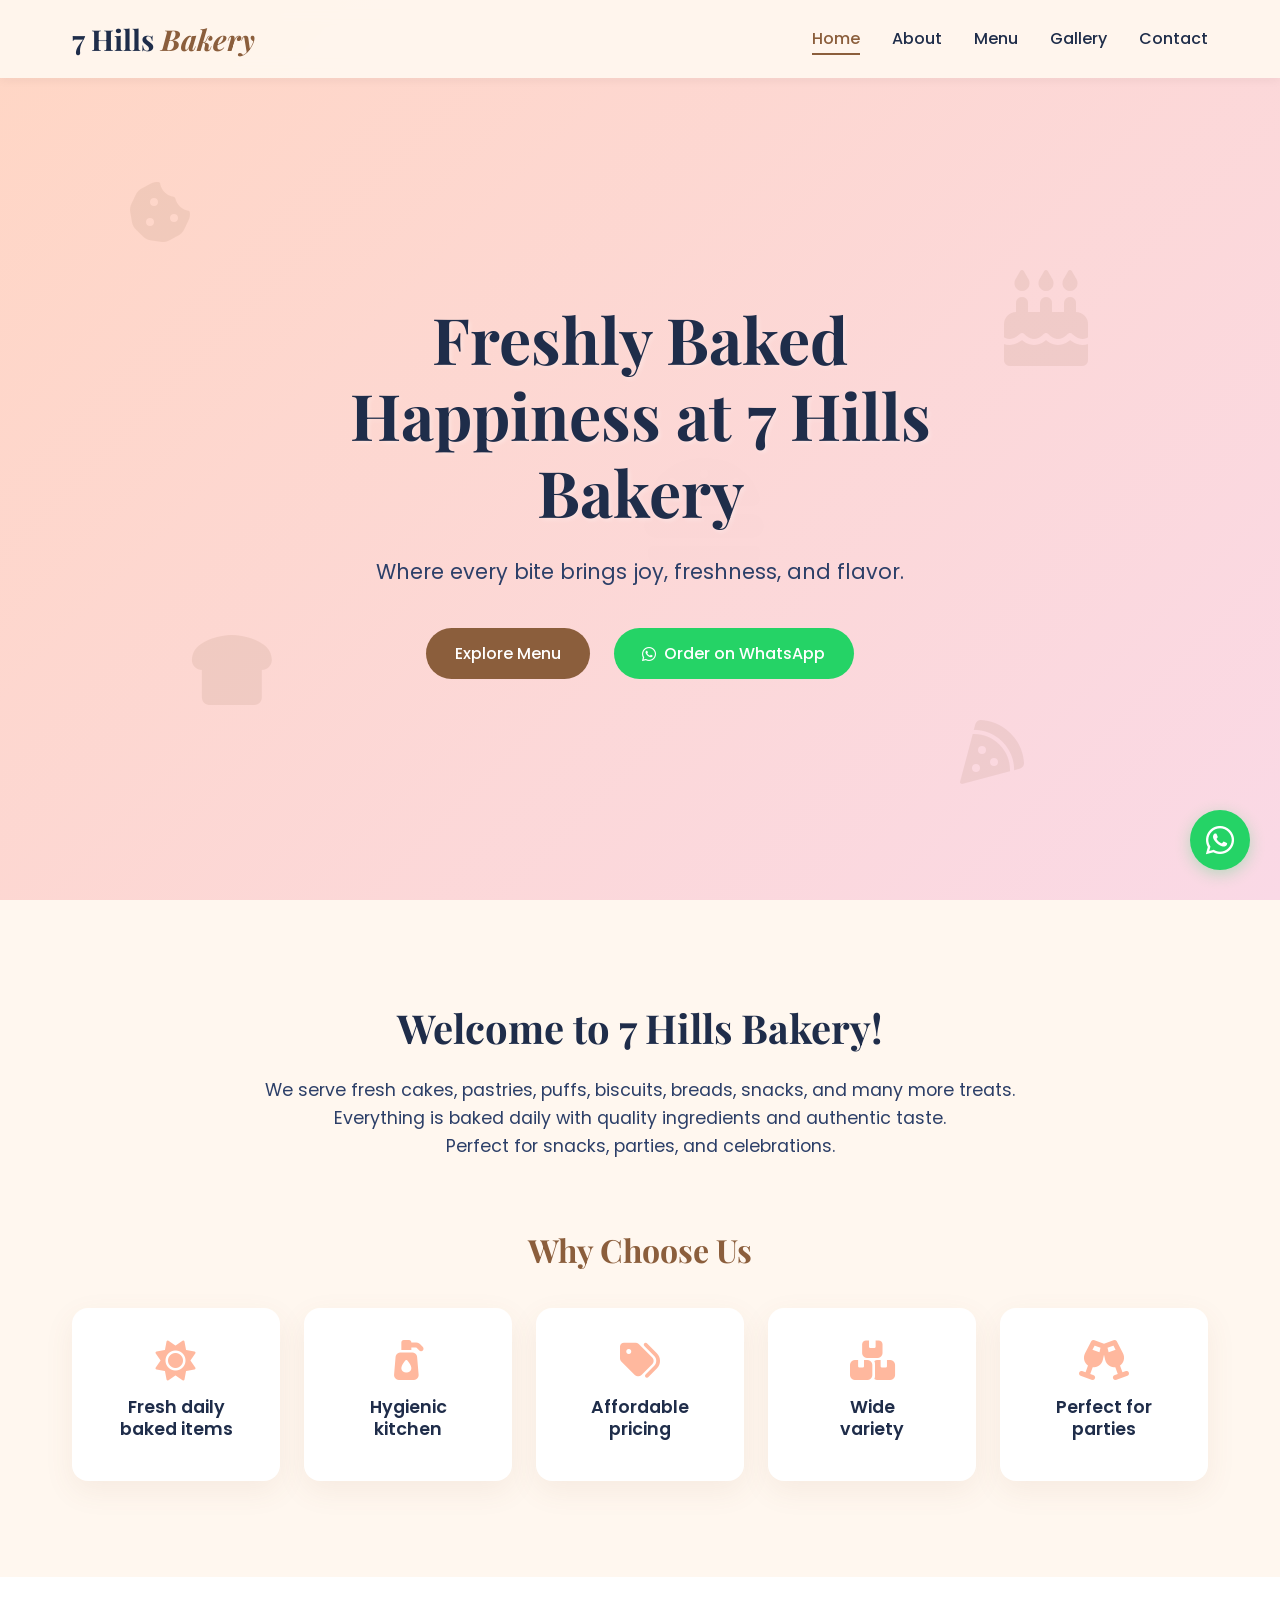
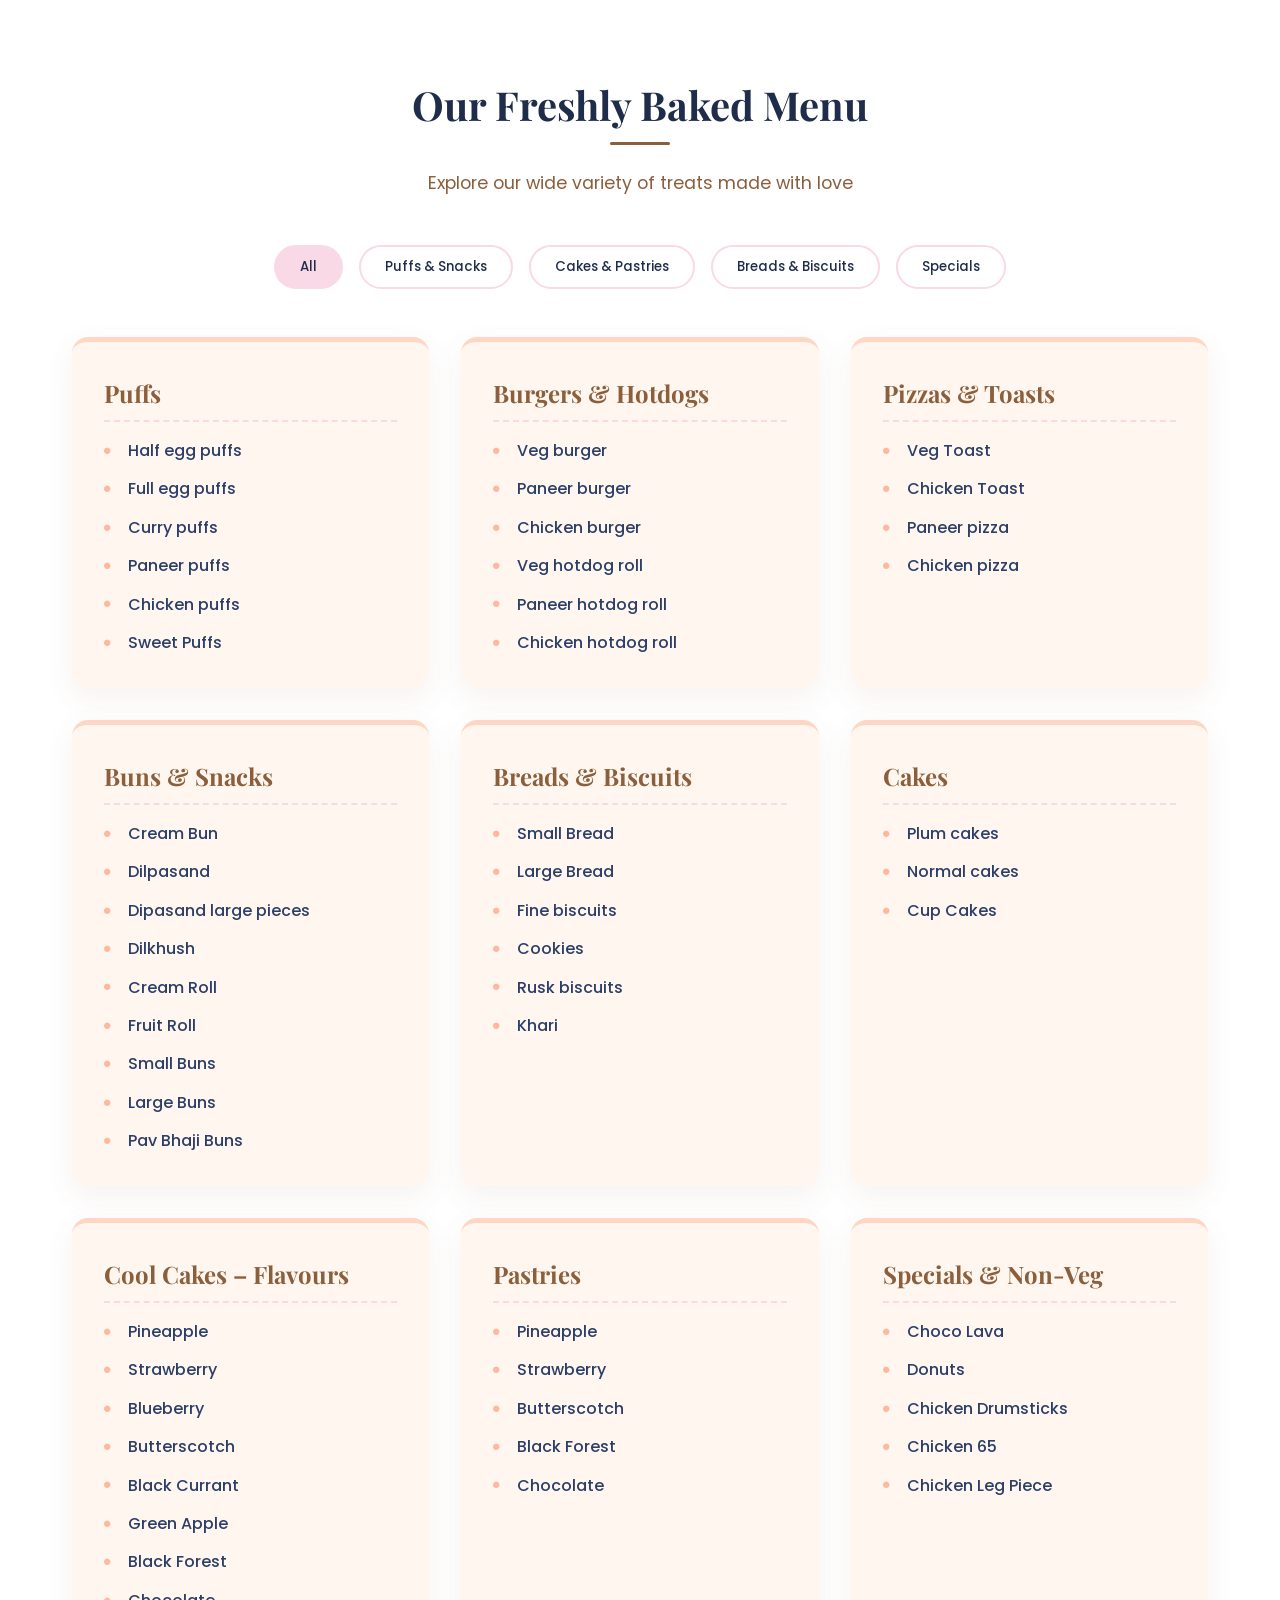
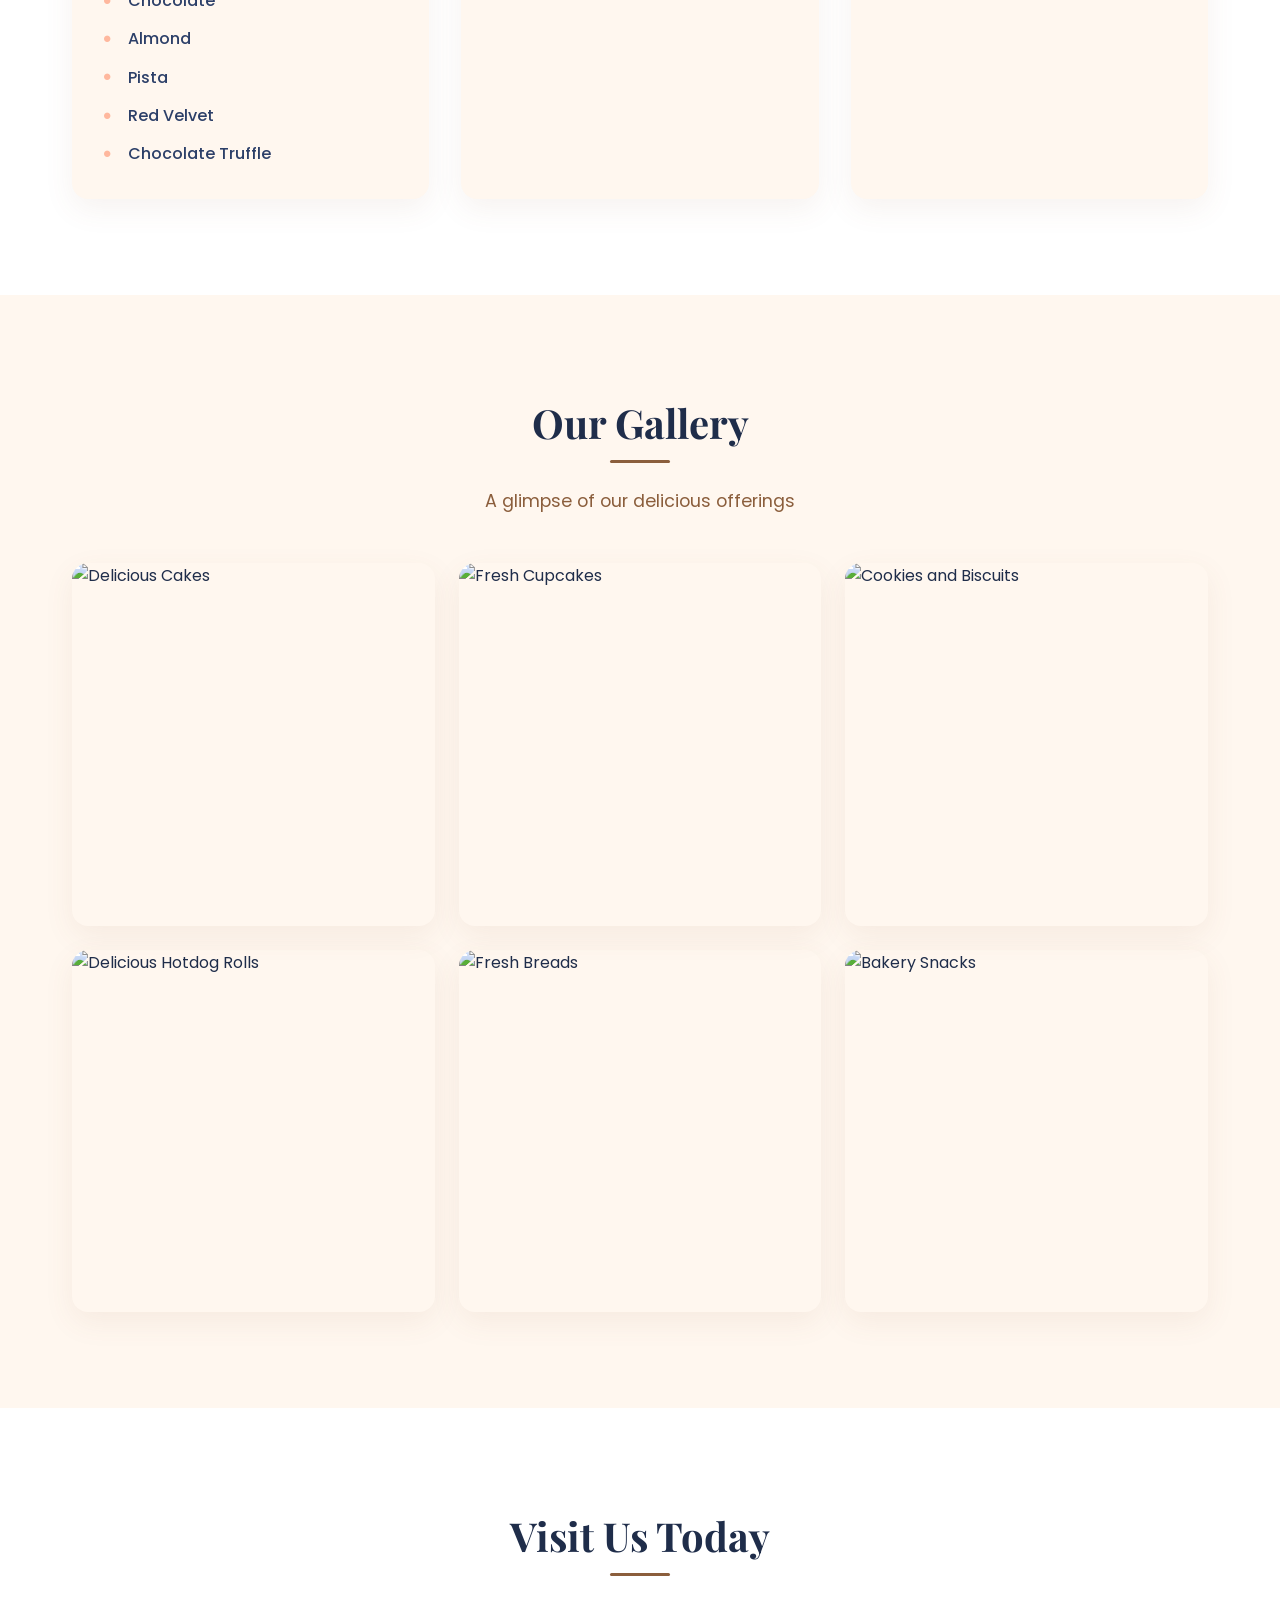
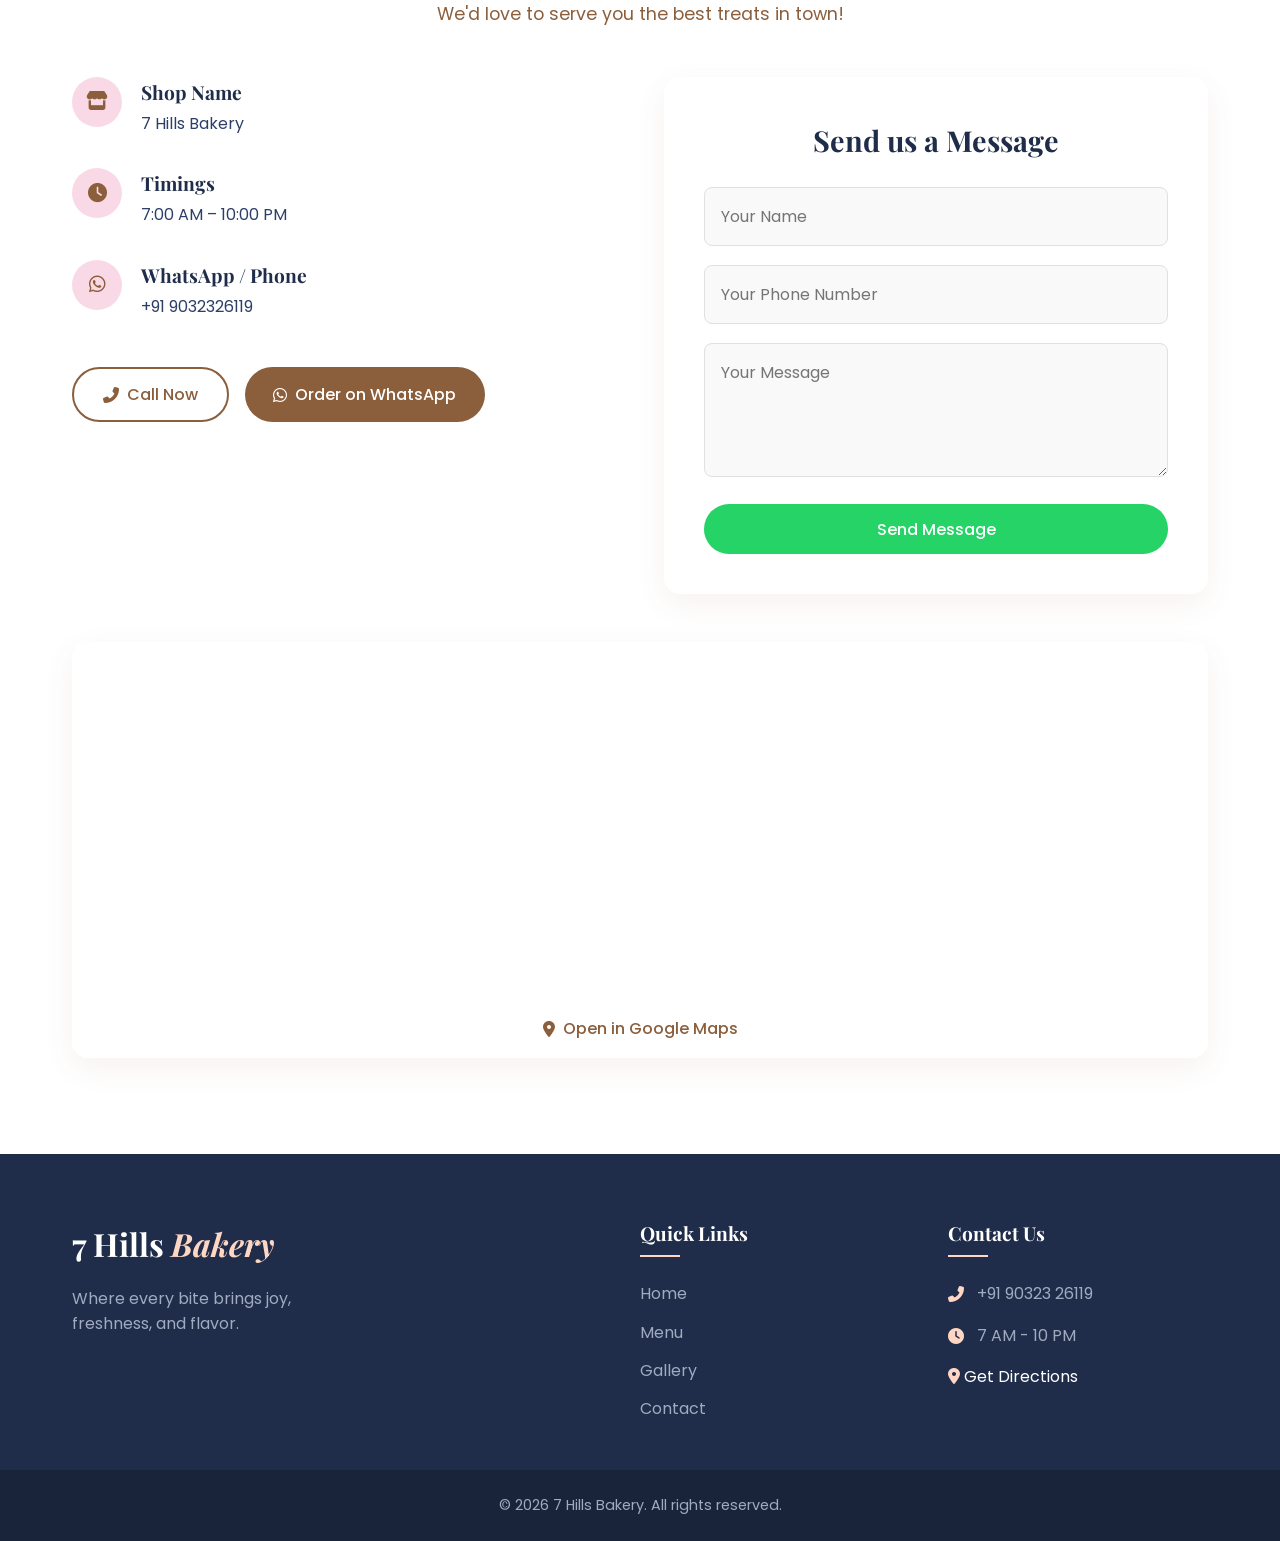
==== index.html @ ece8afac "Add files via upload" ====
<!DOCTYPE html>
<html lang="en">
<head>
    <meta charset="UTF-8">
    <meta name="viewport" content="width=device-width, initial-scale=1.0">
    <meta name="description" content="7 Hills Bakery - Fresh cakes, pastries, puffs, biscuits, and more. Perfect for snacks, parties, and celebrations.">
    <title>7 Hills Bakery | Freshly Baked Happiness</title>
    <!-- Google Fonts -->
    <link rel="preconnect" href="https://fonts.googleapis.com">
    <link rel="preconnect" href="https://fonts.gstatic.com" crossorigin>
    <link href="https://fonts.googleapis.com/css2?family=Playfair+Display:ital,wght@0,400;0,600;0,700;1,400&family=Poppins:wght@300;400;500;600&display=swap" rel="stylesheet">
    <!-- FontAwesome for Icons -->
    <link rel="stylesheet" href="https://cdnjs.cloudflare.com/ajax/libs/font-awesome/6.4.0/css/all.min.css">
    <!-- Custom CSS -->
    <link rel="stylesheet" href="style.css">
</head>
<body>
    <!-- Navbar -->
    <header class="navbar">
        <div class="container nav-container">
            <a href="#" class="logo">7 Hills <span>Bakery</span></a>
            <nav>
                <ul class="nav-links">
                    <li><a href="#home">Home</a></li>
                    <li><a href="#about">About</a></li>
                    <li><a href="#menu">Menu</a></li>
                    <li><a href="#gallery">Gallery</a></li>
                    <li><a href="#contact">Contact</a></li>
                </ul>
            </nav>
            <button class="mobile-menu-btn" aria-label="Toggle menu">
                <i class="fas fa-bars"></i>
            </button>
        </div>
    </header>

    <!-- Hero Section -->
    <section id="home" class="hero">
        <div class="hero-bg-icons">
            <i class="fas fa-cookie-bite icon1"></i>
            <i class="fas fa-bread-slice icon2"></i>
            <i class="fas fa-birthday-cake icon3"></i>
            <i class="fas fa-pizza-slice icon4"></i>
            <i class="fas fa-hamburger icon5"></i>
        </div>
        <div class="container hero-content fade-in">
            <h1>Freshly Baked Happiness at 7 Hills Bakery</h1>
            <p>Where every bite brings joy, freshness, and flavor.</p>
            <div class="hero-buttons">
                <a href="#menu" class="btn btn-primary">Explore Menu</a>
                <a href="https://wa.me/919032326119" target="_blank" class="btn btn-secondary">
                    <i class="fab fa-whatsapp"></i> Order on WhatsApp
                </a>
            </div>
        </div>
    </section>

    <!-- About Section -->
    <section id="about" class="about">
        <div class="container fade-in">
            <div class="about-text">
                <h2>Welcome to 7 Hills Bakery!</h2>
                <p>We serve fresh cakes, pastries, puffs, biscuits, breads, snacks, and many more treats.<br>Everything is baked daily with quality ingredients and authentic taste.<br>Perfect for snacks, parties, and celebrations.</p>
            </div>
            
            <div class="why-choose-us">
                <h3>Why Choose Us</h3>
                <div class="features-grid">
                    <div class="feature-card">
                        <i class="fas fa-sun"></i>
                        <h4>Fresh daily<br>baked items</h4>
                    </div>
                    <div class="feature-card">
                        <i class="fas fa-pump-soap"></i>
                        <h4>Hygienic<br>kitchen</h4>
                    </div>
                    <div class="feature-card">
                        <i class="fas fa-tags"></i>
                        <h4>Affordable<br>pricing</h4>
                    </div>
                    <div class="feature-card">
                        <i class="fas fa-boxes"></i>
                        <h4>Wide<br>variety</h4>
                    </div>
                    <div class="feature-card">
                        <i class="fas fa-glass-cheers"></i>
                        <h4>Perfect for<br>parties</h4>
                    </div>
                </div>
            </div>
        </div>
    </section>

    <!-- Menu Section -->
    <section id="menu" class="menu bg-light">
        <div class="container fade-in">
            <div class="section-header">
                <h2>Our Freshly Baked Menu</h2>
                <p>Explore our wide variety of treats made with love</p>
            </div>
            
            <div class="menu-filters">
                <button class="filter-btn active" data-filter="all">All</button>
                <button class="filter-btn" data-filter="puffs">Puffs & Snacks</button>
                <button class="filter-btn" data-filter="cakes">Cakes & Pastries</button>
                <button class="filter-btn" data-filter="breads">Breads & Biscuits</button>
                <button class="filter-btn" data-filter="specials">Specials</button>
            </div>

            <div class="menu-grid">
                <!-- Puffs -->
                <div class="menu-category" data-category="puffs">
                    <h3>Puffs</h3>
                    <ul>
                        <li>Half egg puffs</li>
                        <li>Full egg puffs</li>
                        <li>Curry puffs</li>
                        <li>Paneer puffs</li>
                        <li>Chicken puffs</li>
                        <li>Sweet Puffs</li>
                    </ul>
                </div>
                
                <!-- Burgers & Hotdogs -->
                <div class="menu-category" data-category="puffs">
                    <h3>Burgers & Hotdogs</h3>
                    <ul>
                        <li>Veg burger</li>
                        <li>Paneer burger</li>
                        <li>Chicken burger</li>
                        <li>Veg hotdog roll</li>
                        <li>Paneer hotdog roll</li>
                        <li>Chicken hotdog roll</li>
                    </ul>
                </div>
                
                <!-- Pizzas & Toasts -->
                <div class="menu-category" data-category="puffs">
                    <h3>Pizzas & Toasts</h3>
                    <ul>
                        <li>Veg Toast</li>
                        <li>Chicken Toast</li>
                        <li>Paneer pizza</li>
                        <li>Chicken pizza</li>
                    </ul>
                </div>
                
                <!-- Buns & Bakery Snacks -->
                <div class="menu-category" data-category="breads">
                    <h3>Buns & Snacks</h3>
                    <ul>
                        <li>Cream Bun</li>
                        <li>Dilpasand</li>
                        <li>Dipasand large pieces</li>
                        <li>Dilkhush</li>
                        <li>Cream Roll</li>
                        <li>Fruit Roll</li>
                        <li>Small Buns</li>
                        <li>Large Buns</li>
                        <li>Pav Bhaji Buns</li>
                    </ul>
                </div>

                <!-- Bread & Biscuits -->
                <div class="menu-category" data-category="breads">
                    <h3>Breads & Biscuits</h3>
                    <ul>
                        <li>Small Bread</li>
                        <li>Large Bread</li>
                        <li>Fine biscuits</li>
                        <li>Cookies</li>
                        <li>Rusk biscuits</li>
                        <li>Khari</li>
                    </ul>
                </div>
                
                <!-- Cakes -->
                <div class="menu-category" data-category="cakes">
                    <h3>Cakes</h3>
                    <ul>
                        <li>Plum cakes</li>
                        <li>Normal cakes</li>
                        <li>Cup Cakes</li>
                    </ul>
                </div>
                
                <!-- Cool Cakes -->
                <div class="menu-category" data-category="cakes">
                    <h3>Cool Cakes – Flavours</h3>
                    <ul>
                        <li>Pineapple</li>
                        <li>Strawberry</li>
                        <li>Blueberry</li>
                        <li>Butterscotch</li>
                        <li>Black Currant</li>
                        <li>Green Apple</li>
                        <li>Black Forest</li>
                        <li>Chocolate</li>
                        <li>Almond</li>
                        <li>Pista</li>
                        <li>Red Velvet</li>
                        <li>Chocolate Truffle</li>
                    </ul>
                </div>
                
                <!-- Pastries -->
                <div class="menu-category" data-category="cakes">
                    <h3>Pastries</h3>
                    <ul>
                        <li>Pineapple</li>
                        <li>Strawberry</li>
                        <li>Butterscotch</li>
                        <li>Black Forest</li>
                        <li>Chocolate</li>
                    </ul>
                </div>

                <!-- Specials -->
                <div class="menu-category" data-category="specials">
                    <h3>Specials & Non-Veg</h3>
                    <ul>
                        <li>Choco Lava</li>
                        <li>Donuts</li>
                        <li>Chicken Drumsticks</li>
                        <li>Chicken 65</li>
                        <li>Chicken Leg Piece</li>
                    </ul>
                </div>

            </div>
        </div>
    </section>

    <!-- Gallery Section -->
    <section id="gallery" class="gallery">
        <div class="container fade-in">
            <div class="section-header">
                <h2>Our Gallery</h2>
                <p>A glimpse of our delicious offerings</p>
            </div>
            
            <div class="gallery-grid">
                <div class="gallery-item">
                    <img src="https://images.unsplash.com/photo-1578985545062-69928b1d9587?ixlib=rb-4.0.3&auto=format&fit=crop&w=800&q=80" alt="Delicious Cakes" loading="lazy">
                    <div class="gallery-overlay"><span>Cakes</span></div>
                </div>
                <div class="gallery-item">
                    <img src="https://images.unsplash.com/photo-1596803244618-8dbee441d70b?ixlib=rb-4.0.3&auto=format&fit=crop&w=800&q=80" alt="Fresh Cupcakes" loading="lazy">
                    <div class="gallery-overlay"><span>Cupcakes</span></div>
                </div>
                <div class="gallery-item">
                    <img src="https://images.unsplash.com/photo-1495147466023-af5c19cbbfc1?ixlib=rb-4.0.3&auto=format&fit=crop&w=800&q=80" alt="Cookies and Biscuits" loading="lazy">
                    <div class="gallery-overlay"><span>Cookies</span></div>
                </div>
                <div class="gallery-item">
                    <img src="https://images.unsplash.com/photo-1549448882-7e0e7a16b9b3?ixlib=rb-4.0.3&auto=format&fit=crop&w=800&q=80" alt="Delicious Hotdog Rolls" loading="lazy">
                    <div class="gallery-overlay"><span>Hotdog Rolls</span></div>
                </div>
                <div class="gallery-item">
                    <img src="https://images.unsplash.com/photo-1509440159596-0249088772ff?ixlib=rb-4.0.3&auto=format&fit=crop&w=800&q=80" alt="Fresh Breads" loading="lazy">
                    <div class="gallery-overlay"><span>Breads & Buns</span></div>
                </div>
                <div class="gallery-item">
                    <img src="https://images.unsplash.com/photo-1626082927389-6cd097cdc6ec?ixlib=rb-4.0.3&auto=format&fit=crop&w=800&q=80" alt="Bakery Snacks" loading="lazy">
                    <div class="gallery-overlay"><span>Bakery Snacks</span></div>
                </div>
            </div>
        </div>
    </section>

    <!-- Contact Section -->
    <section id="contact" class="contact bg-light">
        <div class="container fade-in">
            <div class="section-header">
                <h2>Visit Us Today</h2>
                <p>We'd love to serve you the best treats in town!</p>
            </div>
            
            <div class="contact-wrapper">
                <div class="contact-info">
                    <div class="info-item">
                        <div class="info-icon"><i class="fas fa-store"></i></div>
                        <div>
                            <h3>Shop Name</h3>
                            <p>7 Hills Bakery</p>
                        </div>
                    </div>
                    <div class="info-item">
                        <div class="info-icon"><i class="fas fa-clock"></i></div>
                        <div>
                            <h3>Timings</h3>
                            <p>7:00 AM – 10:00 PM</p>
                        </div>
                    </div>
                    <div class="info-item">
                        <div class="info-icon"><i class="fab fa-whatsapp"></i></div>
                        <div>
                            <h3>WhatsApp / Phone</h3>
                            <p><a href="tel:+919032326119">+91 9032326119</a></p>
                        </div>
                    </div>
                    
                    <div class="contact-actions">
                        <a href="tel:+919032326119" class="btn btn-outline"><i class="fas fa-phone-alt"></i> Call Now</a>
                        <a href="https://wa.me/919032326119" target="_blank" class="btn btn-primary"><i class="fab fa-whatsapp"></i> Order on WhatsApp</a>
                    </div>
                </div>
                
                <div class="contact-form-container">
                    <form id="contactForm" class="contact-form">
                        <h3>Send us a Message</h3>
                        <div class="form-group">
                            <input type="text" id="name" required placeholder="Your Name">
                        </div>
                        <div class="form-group">
                            <input type="tel" id="phone" required placeholder="Your Phone Number">
                        </div>
                        <div class="form-group">
                            <textarea id="message" rows="4" required placeholder="Your Message"></textarea>
                        </div>
                        <button type="submit" class="btn btn-secondary w-100">Send Message</button>
                    </form>
                </div>
            </div>
            
            <!-- Map -->
            <div class="map-container">
                <iframe 
                    src="https://www.google.com/maps/embed?pb=!1m18!1m12!1m3!1d15227.140884638337!2d78.43577319999999!3d17.42211995!2m3!1f0!2f0!3f0!3m2!1i1024!2i768!4f13.1!3m3!1m2!1s0x3bcb9747209ce435%3A0xe67efcae0f2dc28d!2s7%20Hills%20Bakery!5e0!3m2!1sen!2sin!4v1703270000000!5m2!1sen!2sin" 
                    width="100%" height="350" style="border:0;" allowfullscreen="" loading="lazy" referrerpolicy="no-referrer-when-downgrade">
                </iframe>
                <div class="map-link-container">
                    <a href="https://maps.app.goo.gl/DEJ8NDGe4MmHzvsA7?g_st=aw" target="_blank" class="map-link">
                        <i class="fas fa-map-marker-alt"></i> Open in Google Maps
                    </a>
                </div>
            </div>
        </div>
    </section>

    <!-- Footer -->
    <footer>
        <div class="container footer-content">
            <div class="footer-logo">
                <h2>7 Hills <span>Bakery</span></h2>
                <p>Where every bite brings joy, freshness, and flavor.</p>
            </div>
            <div class="footer-links">
                <h3>Quick Links</h3>
                <ul>
                    <li><a href="#home">Home</a></li>
                    <li><a href="#menu">Menu</a></li>
                    <li><a href="#gallery">Gallery</a></li>
                    <li><a href="#contact">Contact</a></li>
                </ul>
            </div>
            <div class="footer-contact">
                <h3>Contact Us</h3>
                <p><i class="fas fa-phone-alt"></i> +91 90323 26119</p>
                <p><i class="fas fa-clock"></i> 7 AM - 10 PM</p>
                <p>
                    <a href="https://maps.app.goo.gl/DEJ8NDGe4MmHzvsA7?g_st=aw" target="_blank" class="text-white">
                        <i class="fas fa-map-marker-alt"></i> Get Directions
                    </a>
                </p>
            </div>
        </div>
        <div class="footer-bottom">
            <p>&copy; 2026 7 Hills Bakery. All rights reserved.</p>
        </div>
    </footer>

    <!-- Sticky WhatsApp Floating Button -->
    <a href="https://wa.me/919032326119" class="floating-wa" target="_blank" aria-label="Chat on WhatsApp">
        <i class="fab fa-whatsapp"></i>
    </a>

    <!-- Custom JS -->
    <script src="script.js"></script>
</body>
</html>
---- style.css ----
/* Custom Properties / Variables */
:root {
    --primary-peach: #FFD6C4;
    --primary-peach-dark: #ffb89e;
    --soft-pink: #FAD9E6;
    --light-cream: #FFF7EF;
    --navy-blue: #1F2D4A;
    --navy-blue-light: #2c3f68;
    --bakery-brown: #8B5E3C;
    --bakery-brown-hover: #724c30;
    --white: #ffffff;
    --gray-bg: #f9f9f9;
    --border-radius: 16px;
    --box-shadow: 0 10px 30px rgba(139, 94, 60, 0.08);
    --box-shadow-hover: 0 15px 40px rgba(139, 94, 60, 0.15);
    --transition: all 0.3s ease;
    
    --font-heading: 'Playfair Display', serif;
    --font-body: 'Poppins', sans-serif;
}

/* Reset & Global */
* {
    margin: 0;
    padding: 0;
    box-sizing: border-box;
}

html {
    scroll-behavior: smooth;
    font-size: 16px;
}

body {
    font-family: var(--font-body);
    color: var(--navy-blue);
    background-color: var(--light-cream);
    line-height: 1.6;
    overflow-x: hidden;
}

h1, h2, h3, h4, h5, h6 {
    font-family: var(--font-heading);
    color: var(--navy-blue);
    margin-bottom: 0.5rem;
}

a {
    text-decoration: none;
    color: inherit;
    transition: var(--transition);
}

ul {
    list-style: none;
}

img {
    max-width: 100%;
    height: auto;
    display: block;
}

.container {
    max-width: 1200px;
    margin: 0 auto;
    padding: 0 2rem;
}

.bg-light {
    background-color: var(--white);
}

/* Typography */
.section-header {
    text-align: center;
    margin-bottom: 3rem;
}

.section-header h2 {
    font-size: 2.5rem;
    color: var(--navy-blue);
    position: relative;
    display: inline-block;
    padding-bottom: 0.5rem;
}

.section-header h2::after {
    content: '';
    position: absolute;
    bottom: 0;
    left: 50%;
    transform: translateX(-50%);
    width: 60px;
    height: 3px;
    background-color: var(--bakery-brown);
    border-radius: 2px;
}

.section-header p {
    color: var(--bakery-brown);
    font-size: 1.1rem;
    margin-top: 1rem;
}

/* Buttons */
.btn {
    display: inline-flex;
    align-items: center;
    justify-content: center;
    gap: 0.5rem;
    padding: 0.8rem 1.8rem;
    font-size: 1rem;
    font-weight: 500;
    border-radius: 50px;
    cursor: pointer;
    transition: var(--transition);
    border: none;
    font-family: var(--font-body);
}

.btn-primary {
    background-color: var(--bakery-brown);
    color: var(--white);
}

.btn-primary:hover {
    background-color: var(--bakery-brown-hover);
    transform: translateY(-2px);
    box-shadow: var(--box-shadow);
}

.btn-secondary {
    background-color: #25D366; /* WhatsApp Green */
    color: var(--white);
}

.btn-secondary:hover {
    background-color: #128C7E;
    transform: translateY(-2px);
    box-shadow: var(--box-shadow);
}

.btn-outline {
    background-color: transparent;
    color: var(--bakery-brown);
    border: 2px solid var(--bakery-brown);
}

.btn-outline:hover {
    background-color: var(--bakery-brown);
    color: var(--white);
}

.w-100 {
    width: 100%;
}

/* Navbar */
.navbar {
    position: fixed;
    top: 0;
    left: 0;
    width: 100%;
    padding: 1rem 0;
    background-color: rgba(255, 247, 239, 0.95);
    backdrop-filter: blur(10px);
    z-index: 1000;
    transition: var(--transition);
    box-shadow: 0 2px 10px rgba(0,0,0,0.05);
}

.navbar.scrolled {
    padding: 0.8rem 0;
    background-color: rgba(255, 255, 255, 0.98);
}

.nav-container {
    display: flex;
    justify-content: space-between;
    align-items: center;
}

.logo {
    font-family: var(--font-heading);
    font-size: 1.8rem;
    font-weight: 700;
    color: var(--navy-blue);
}

.logo span {
    color: var(--bakery-brown);
    font-style: italic;
}

.nav-links {
    display: flex;
    gap: 2rem;
}

.nav-links a {
    font-weight: 500;
    color: var(--navy-blue);
    position: relative;
}

.nav-links a::after {
    content: '';
    position: absolute;
    bottom: -5px;
    left: 0;
    width: 0;
    height: 2px;
    background-color: var(--bakery-brown);
    transition: var(--transition);
}

.nav-links a:hover::after, .nav-links a.active::after {
    width: 100%;
}

.nav-links a:hover, .nav-links a.active {
    color: var(--bakery-brown);
}

.mobile-menu-btn {
    display: none;
    font-size: 1.5rem;
    color: var(--navy-blue);
    background: none;
    border: none;
    cursor: pointer;
}

/* Hero Section */
.hero {
    min-height: 100vh;
    display: flex;
    align-items: center;
    position: relative;
    background: linear-gradient(135deg, var(--primary-peach) 0%, var(--soft-pink) 100%);
    overflow: hidden;
    padding-top: 5rem;
}

.hero-bg-icons {
    position: absolute;
    top: 0;
    left: 0;
    width: 100%;
    height: 100%;
    opacity: 0.1;
    pointer-events: none;
    z-index: 1;
}

.hero-bg-icons i {
    position: absolute;
    font-size: 4rem;
    color: var(--bakery-brown);
    animation: float 6s ease-in-out infinite;
}

.hero-bg-icons .icon1 { top: 20%; left: 10%; animation-delay: 0s; }
.hero-bg-icons .icon2 { top: 70%; left: 15%; animation-delay: 1s; font-size: 5rem; }
.hero-bg-icons .icon3 { top: 30%; right: 15%; animation-delay: 2s; font-size: 6rem; }
.hero-bg-icons .icon4 { top: 80%; right: 20%; animation-delay: 3s; font-size: 4rem; }
.hero-bg-icons .icon5 { top: 50%; left: 50%; animation-delay: 1.5s; font-size: 8rem; opacity: 0.05; }

@keyframes float {
    0% { transform: translateY(0) rotate(0deg); }
    50% { transform: translateY(-20px) rotate(10deg); }
    100% { transform: translateY(0) rotate(0deg); }
}

.hero-content {
    position: relative;
    z-index: 2;
    text-align: center;
    max-width: 800px;
    margin: 0 auto;
}

.hero h1 {
    font-size: 4rem;
    line-height: 1.2;
    margin-bottom: 1.5rem;
    color: var(--navy-blue);
    text-shadow: 2px 2px 4px rgba(255,255,255,0.3);
}

.hero p {
    font-size: 1.3rem;
    margin-bottom: 2.5rem;
    color: var(--navy-blue-light);
    font-weight: 400;
}

.hero-buttons {
    display: flex;
    justify-content: center;
    gap: 1.5rem;
    flex-wrap: wrap;
}

/* About Section */
.about {
    padding: 6rem 0;
}

.about-text {
    text-align: center;
    max-width: 800px;
    margin: 0 auto 4rem;
}

.about-text h2 {
    font-size: 2.5rem;
    margin-bottom: 1rem;
}

.about-text p {
    font-size: 1.1rem;
    color: var(--navy-blue-light);
}

.why-choose-us h3 {
    text-align: center;
    font-size: 2rem;
    margin-bottom: 2rem;
    color: var(--bakery-brown);
}

.features-grid {
    display: grid;
    grid-template-columns: repeat(auto-fit, minmax(200px, 1fr));
    gap: 1.5rem;
}

.feature-card {
    background: var(--white);
    padding: 2rem 1rem;
    text-align: center;
    border-radius: var(--border-radius);
    box-shadow: var(--box-shadow);
    transition: var(--transition);
}

.feature-card:hover {
    transform: translateY(-5px);
    box-shadow: var(--box-shadow-hover);
}

.feature-card i {
    font-size: 2.5rem;
    color: var(--primary-peach-dark);
    margin-bottom: 1rem;
}

.feature-card h4 {
    font-size: 1.1rem;
    font-family: var(--font-body);
    font-weight: 600;
    line-height: 1.3;
}

/* Menu Section */
.menu {
    padding: 6rem 0;
}

.menu-filters {
    display: flex;
    justify-content: center;
    flex-wrap: wrap;
    gap: 1rem;
    margin-bottom: 3rem;
}

.filter-btn {
    padding: 0.6rem 1.5rem;
    background: transparent;
    border: 2px solid var(--soft-pink);
    border-radius: 50px;
    color: var(--navy-blue);
    font-family: var(--font-body);
    font-weight: 500;
    cursor: pointer;
    transition: var(--transition);
}

.filter-btn:hover, .filter-btn.active {
    background: var(--soft-pink);
    color: var(--navy-blue);
}

.menu-grid {
    display: grid;
    grid-template-columns: repeat(auto-fill, minmax(300px, 1fr));
    gap: 2rem;
}

.menu-category {
    background: var(--light-cream);
    padding: 2rem;
    border-radius: var(--border-radius);
    box-shadow: var(--box-shadow);
    transition: var(--transition);
    border-top: 5px solid var(--primary-peach);
}

.menu-category:hover {
    box-shadow: var(--box-shadow-hover);
    transform: translateY(-5px);
}

.menu-category h3 {
    font-size: 1.5rem;
    color: var(--bakery-brown);
    margin-bottom: 1rem;
    padding-bottom: 0.5rem;
    border-bottom: 2px dashed var(--soft-pink);
}

.menu-category ul {
    display: flex;
    flex-direction: column;
    gap: 0.8rem;
}

.menu-category li {
    display: flex;
    align-items: center;
    position: relative;
    padding-left: 1.5rem;
    color: var(--navy-blue-light);
    font-weight: 500;
}

.menu-category li::before {
    content: '\f111';
    font-family: 'Font Awesome 5 Free';
    font-weight: 900;
    font-size: 0.4rem;
    color: var(--primary-peach-dark);
    position: absolute;
    left: 0;
    top: 50%;
    transform: translateY(-50%);
}

/* Gallery Section */
.gallery {
    padding: 6rem 0;
}

.gallery-grid {
    display: grid;
    grid-template-columns: repeat(3, 1fr);
    gap: 1.5rem;
}

.gallery-item {
    position: relative;
    border-radius: var(--border-radius);
    overflow: hidden;
    aspect-ratio: 1 / 1;
    box-shadow: var(--box-shadow);
    cursor: pointer;
}

.gallery-item img {
    width: 100%;
    height: 100%;
    object-fit: cover;
    transition: transform 0.5s ease;
}

.gallery-overlay {
    position: absolute;
    top: 0;
    left: 0;
    width: 100%;
    height: 100%;
    background: rgba(31, 45, 74, 0.4);
    display: flex;
    align-items: center;
    justify-content: center;
    opacity: 0;
    transition: var(--transition);
}

.gallery-overlay span {
    color: var(--white);
    font-family: var(--font-heading);
    font-size: 1.5rem;
    font-weight: 600;
    transform: translateY(20px);
    transition: var(--transition);
}

.gallery-item:hover img {
    transform: scale(1.1);
}

.gallery-item:hover .gallery-overlay {
    opacity: 1;
}

.gallery-item:hover .gallery-overlay span {
    transform: translateY(0);
}

/* Contact Section */
.contact {
    padding: 6rem 0;
}

.contact-wrapper {
    display: grid;
    grid-template-columns: 1fr 1fr;
    gap: 3rem;
    margin-bottom: 3rem;
}

.contact-info {
    display: flex;
    flex-direction: column;
    gap: 2rem;
}

.info-item {
    display: flex;
    align-items: flex-start;
    gap: 1.2rem;
}

.info-icon {
    width: 50px;
    height: 50px;
    background: var(--soft-pink);
    border-radius: 50%;
    display: flex;
    align-items: center;
    justify-content: center;
    font-size: 1.2rem;
    color: var(--bakery-brown);
    flex-shrink: 0;
}

.info-item h3 {
    font-size: 1.2rem;
    margin-bottom: 0.2rem;
}

.info-item p, .info-item a {
    color: var(--navy-blue-light);
}

.info-item a:hover {
    color: var(--bakery-brown);
}

.contact-actions {
    display: flex;
    gap: 1rem;
    margin-top: 1rem;
}

.contact-form-container {
    background: var(--white);
    padding: 2.5rem;
    border-radius: var(--border-radius);
    box-shadow: var(--box-shadow);
}

.contact-form h3 {
    font-size: 1.8rem;
    margin-bottom: 1.5rem;
    text-align: center;
}

.form-group {
    margin-bottom: 1.2rem;
}

.form-group input, .form-group textarea {
    width: 100%;
    padding: 1rem;
    border: 1px solid #e0e0e0;
    border-radius: 8px;
    font-family: var(--font-body);
    font-size: 1rem;
    transition: var(--transition);
    background: var(--gray-bg);
}

.form-group input:focus, .form-group textarea:focus {
    outline: none;
    border-color: var(--primary-peach-dark);
    background: var(--white);
    box-shadow: 0 0 0 3px rgba(255, 214, 196, 0.3);
}

.map-container {
    border-radius: var(--border-radius);
    overflow: hidden;
    position: relative;
    box-shadow: var(--box-shadow);
}

.map-link-container {
    background: var(--white);
    padding: 1rem;
    text-align: center;
}

.map-link {
    display: inline-flex;
    align-items: center;
    gap: 0.5rem;
    color: var(--bakery-brown);
    font-weight: 500;
}

.map-link:hover {
    color: var(--navy-blue);
}

/* Footer */
footer {
    background-color: var(--navy-blue);
    color: var(--white);
    padding: 4rem 0 0;
}

.footer-content {
    display: grid;
    grid-template-columns: 2fr 1fr 1fr;
    gap: 3rem;
    margin-bottom: 3rem;
}

.footer-logo h2 {
    color: var(--white);
    font-size: 2rem;
}

.footer-logo span {
    color: var(--primary-peach);
    font-style: italic;
}

.footer-logo p {
    color: #a0abc0;
    margin-top: 1rem;
    max-width: 300px;
}

.footer-links h3, .footer-contact h3 {
    color: var(--white);
    font-size: 1.2rem;
    margin-bottom: 1.5rem;
    position: relative;
    padding-bottom: 0.5rem;
}

.footer-links h3::after, .footer-contact h3::after {
    content: '';
    position: absolute;
    bottom: 0;
    left: 0;
    width: 40px;
    height: 2px;
    background-color: var(--primary-peach);
}

.footer-links ul {
    display: flex;
    flex-direction: column;
    gap: 0.8rem;
}

.footer-links a {
    color: #a0abc0;
}

.footer-links a:hover {
    color: var(--primary-peach);
    padding-left: 5px;
}

.footer-contact p {
    display: flex;
    align-items: center;
    gap: 0.8rem;
    color: #a0abc0;
    margin-bottom: 1rem;
}

.footer-contact i {
    color: var(--primary-peach);
}

.footer-contact a.text-white {
    color: var(--white);
}

.footer-contact a.text-white:hover {
    color: var(--primary-peach);
}

.footer-bottom {
    background-color: rgba(0, 0, 0, 0.2);
    padding: 1.5rem 0;
    text-align: center;
    color: #a0abc0;
    font-size: 0.9rem;
}

/* Floating WhatsApp */
.floating-wa {
    position: fixed;
    bottom: 30px;
    right: 30px;
    width: 60px;
    height: 60px;
    background-color: #25D366;
    color: white;
    border-radius: 50%;
    display: flex;
    align-items: center;
    justify-content: center;
    font-size: 2rem;
    box-shadow: 0 4px 15px rgba(37, 211, 102, 0.3);
    z-index: 1000;
    transition: var(--transition);
}

.floating-wa:hover {
    transform: scale(1.1);
    box-shadow: 0 6px 20px rgba(37, 211, 102, 0.4);
}

/* Animation Classes */
.fade-in {
    opacity: 0;
    transform: translateY(30px);
    transition: opacity 0.8s ease, transform 0.8s ease;
}

.fade-in.visible {
    opacity: 1;
    transform: translateY(0);
}

/* Responsive */
@media (max-width: 992px) {
    .hero h1 { font-size: 3rem; }
    .gallery-grid { grid-template-columns: repeat(2, 1fr); }
    .contact-wrapper { grid-template-columns: 1fr; }
    .footer-content { grid-template-columns: 1fr 1fr; }
}

@media (max-width: 768px) {
    .nav-links {
        position: fixed;
        top: 70px;
        left: -100%;
        width: 100%;
        height: calc(100vh - 70px);
        background: var(--white);
        flex-direction: column;
        align-items: center;
        justify-content: center;
        gap: 2rem;
        transition: 0.4s ease;
    }

    .nav-links.active {
        left: 0;
    }

    .mobile-menu-btn {
        display: block;
    }

    .hero h1 { font-size: 2.5rem; }
    .section-header h2 { font-size: 2rem; }
    
    .footer-content { grid-template-columns: 1fr; gap: 2rem; }
    
    .contact-actions {
        flex-direction: column;
    }
}

@media (max-width: 576px) {
    .hero h1 { font-size: 2rem; }
    .gallery-grid { grid-template-columns: 1fr; }
    .hero-buttons { flex-direction: column; width: 100%; }
    .hero-buttons .btn { width: 100%; }
}
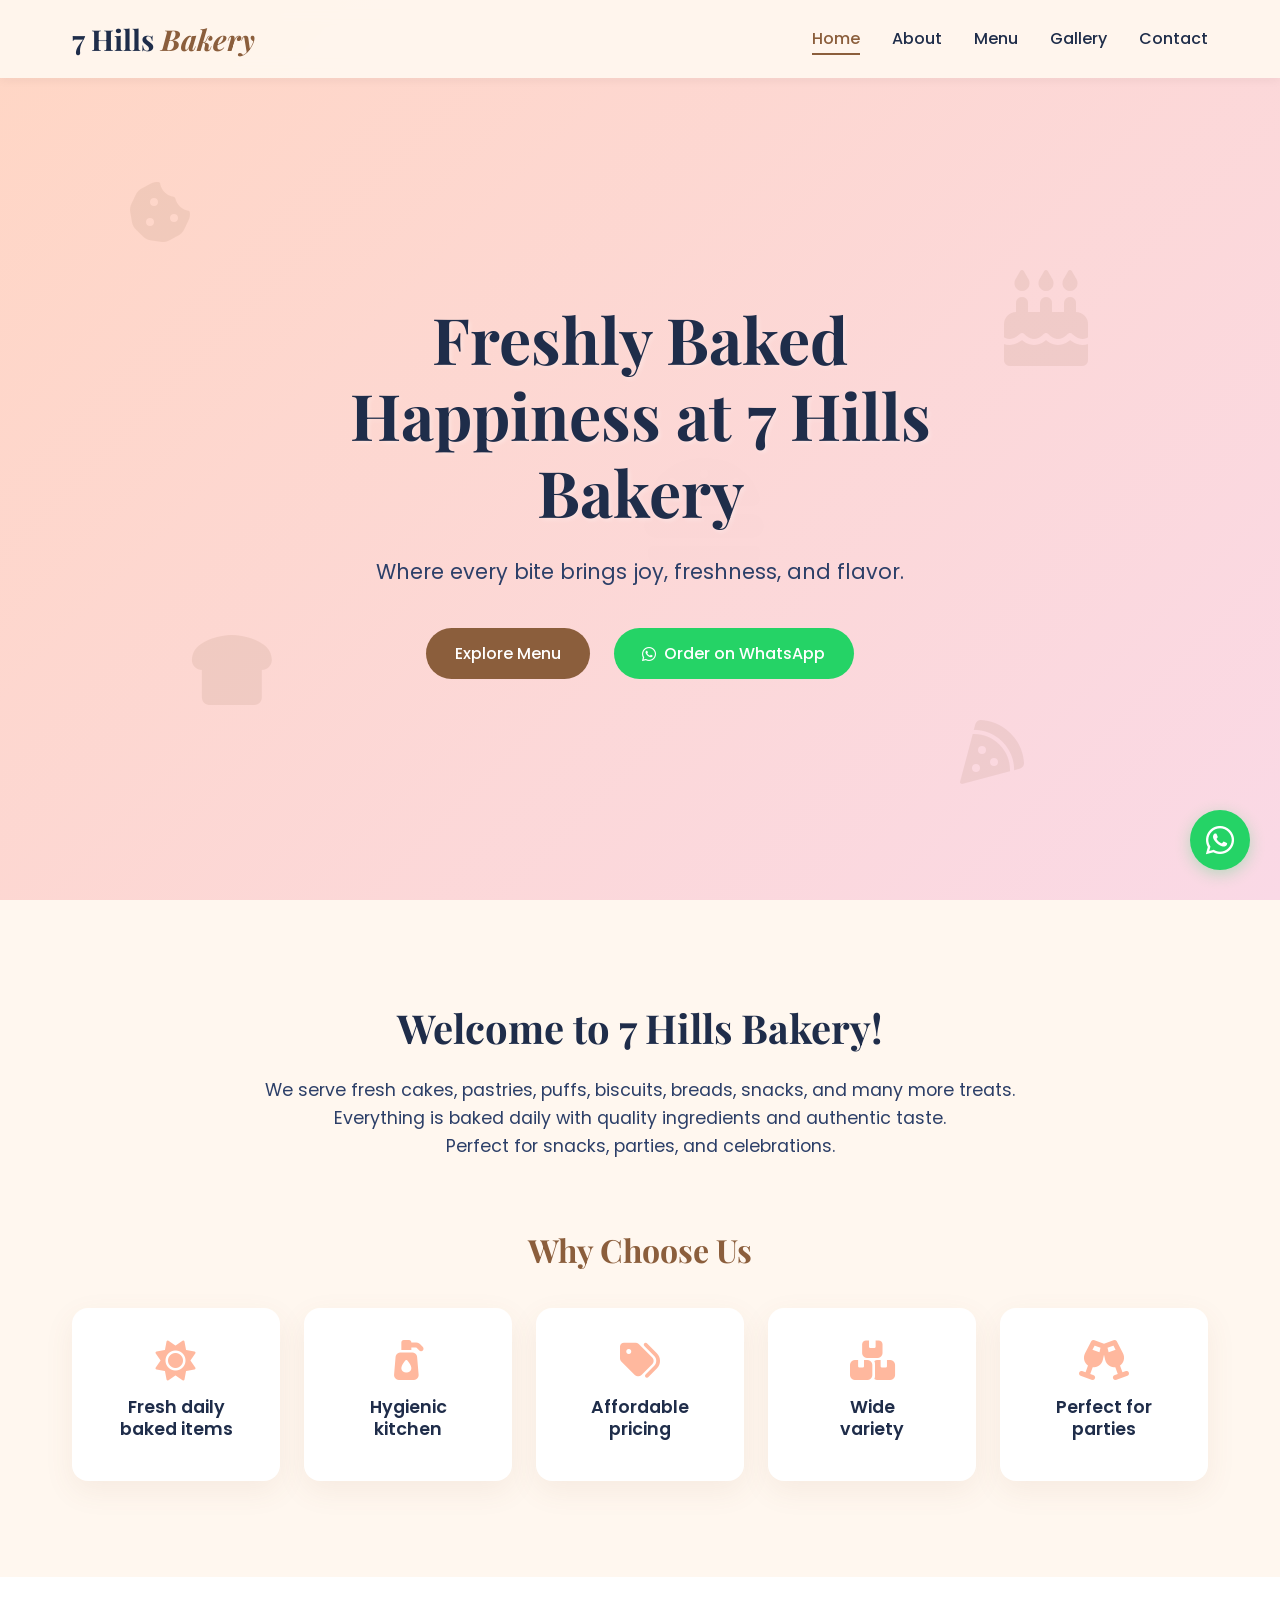
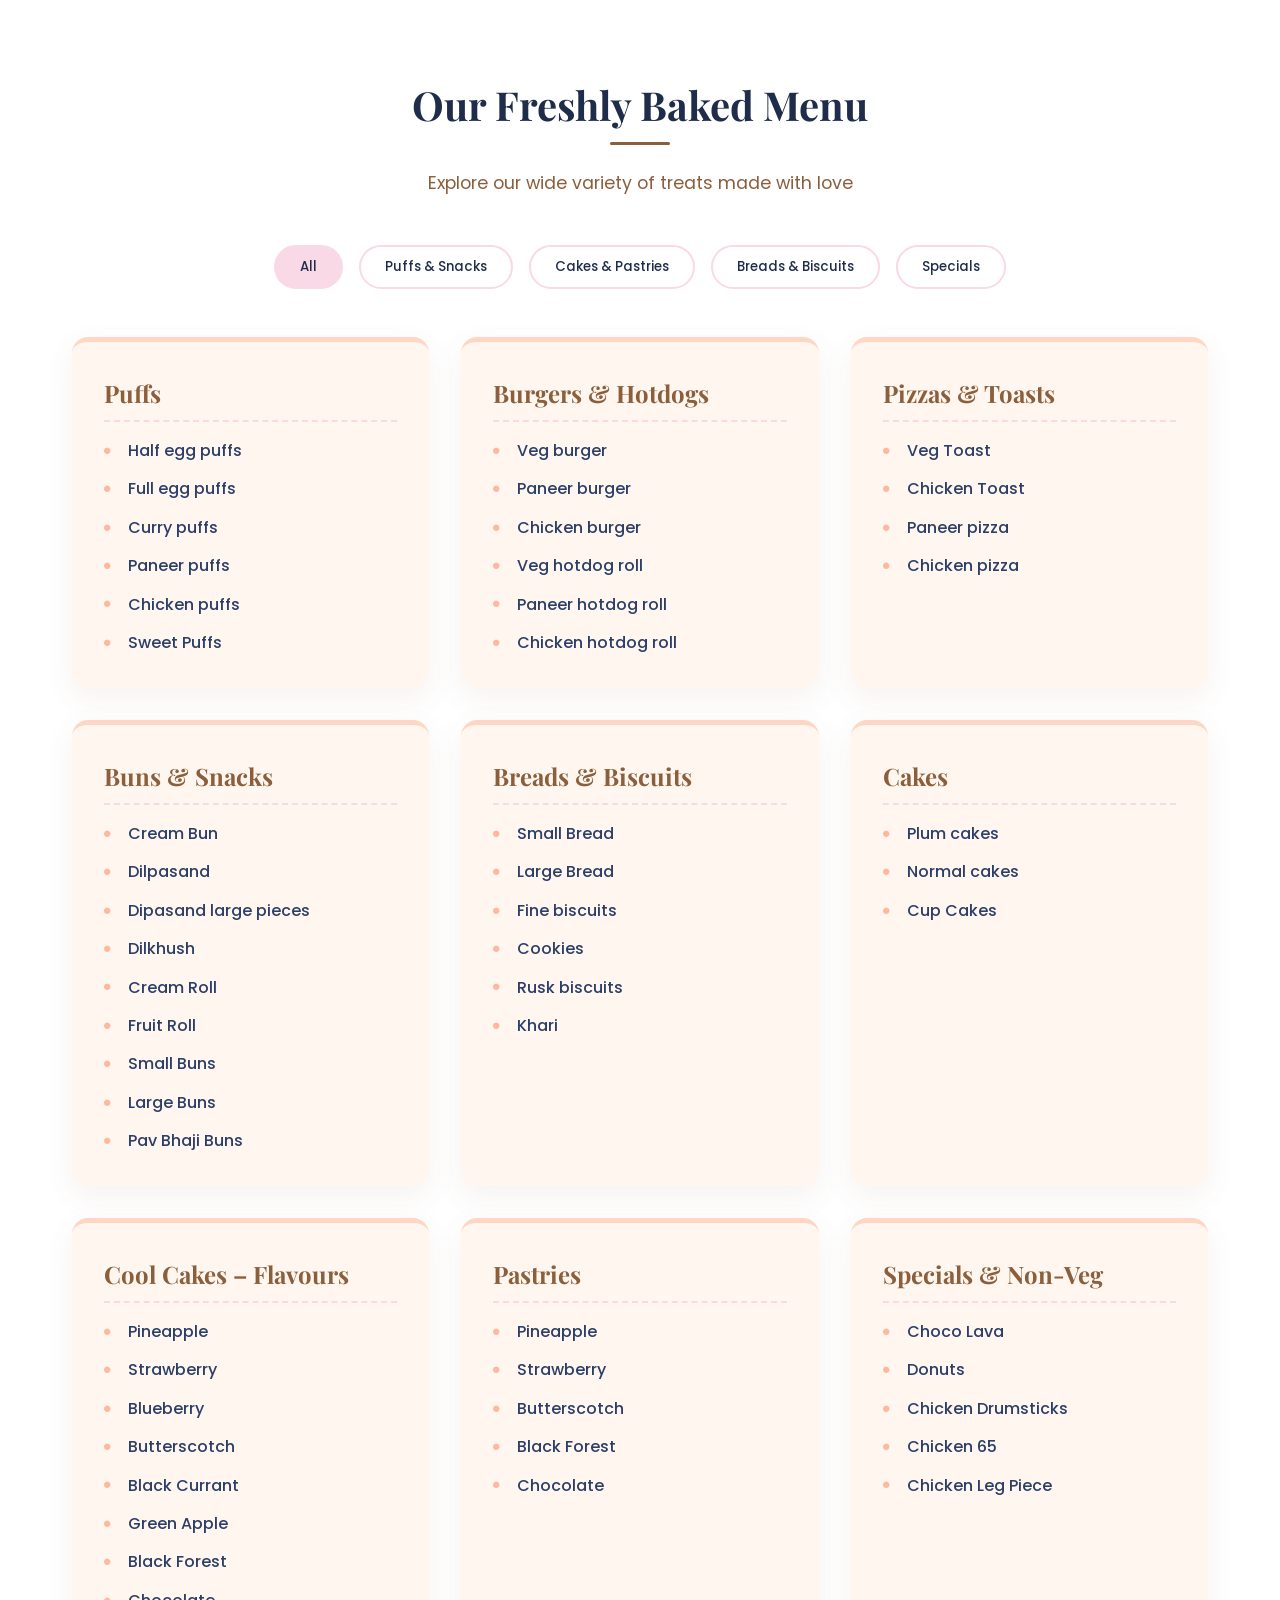
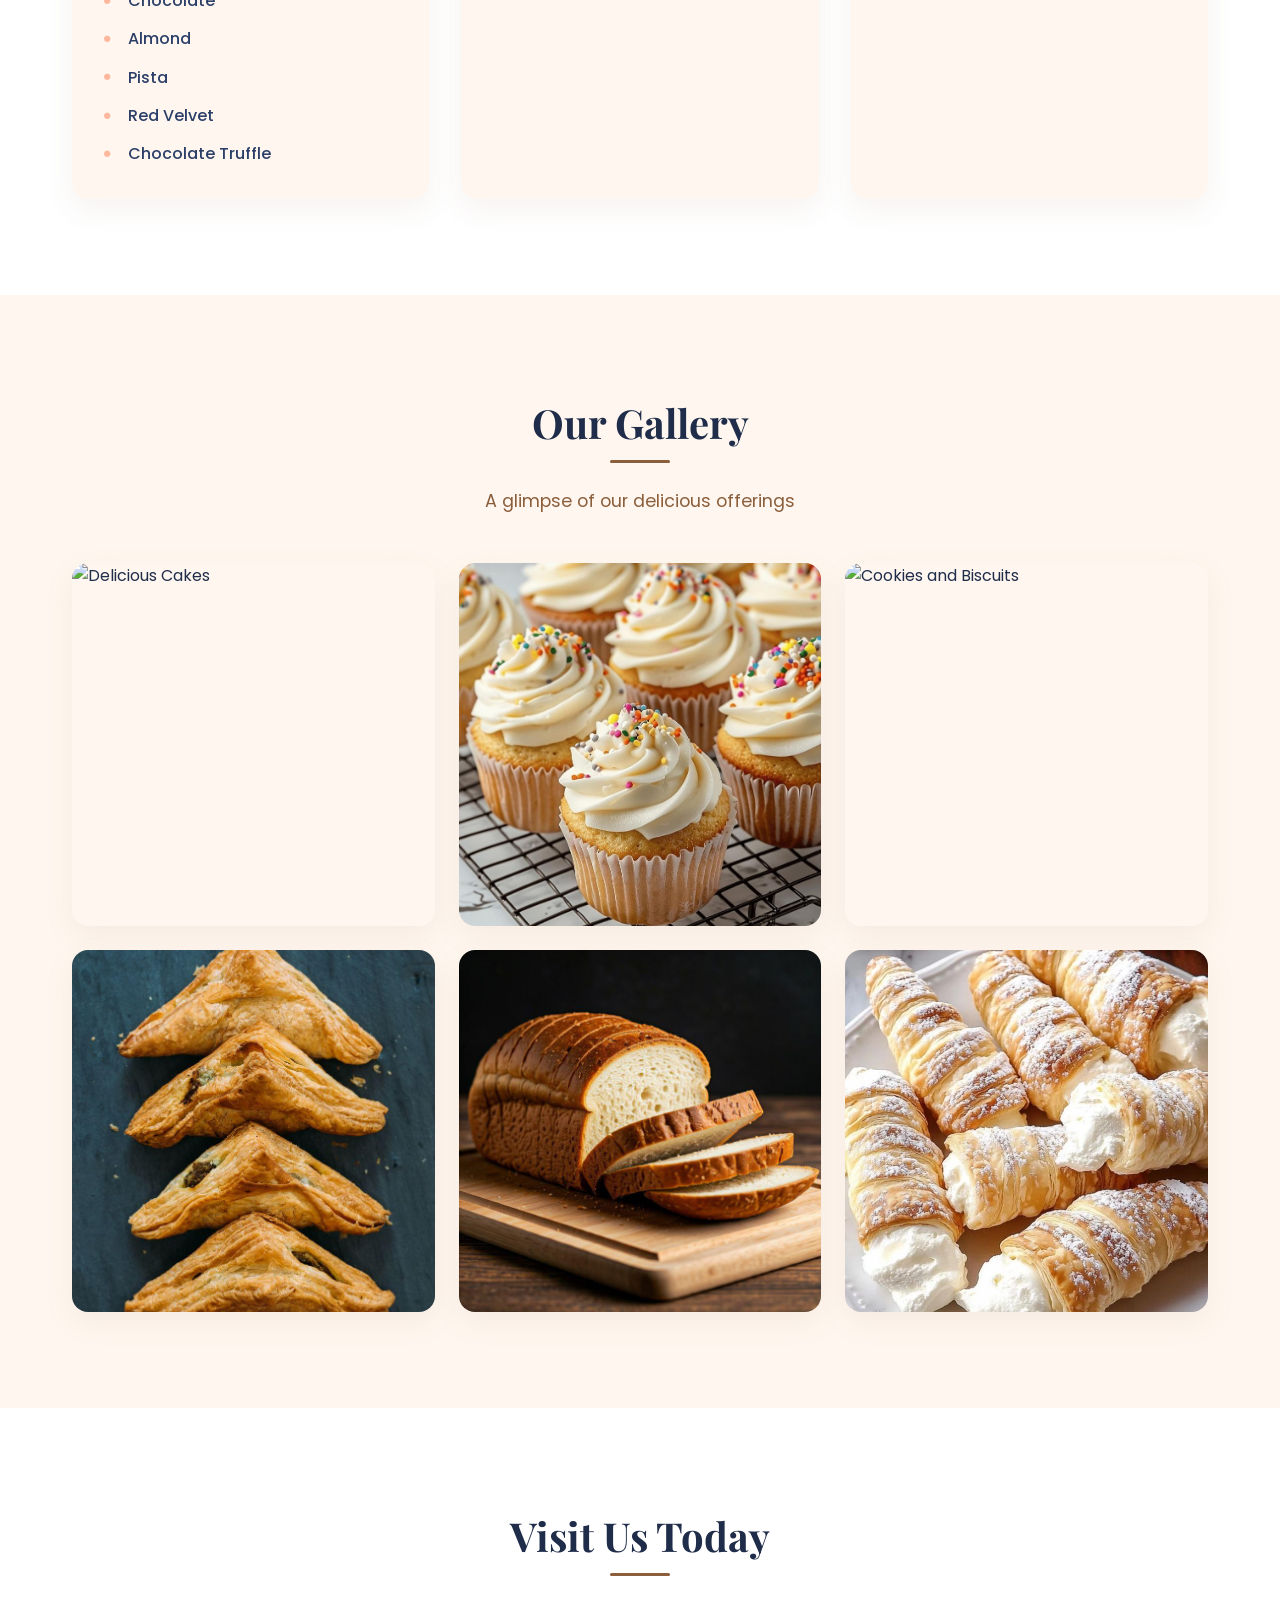
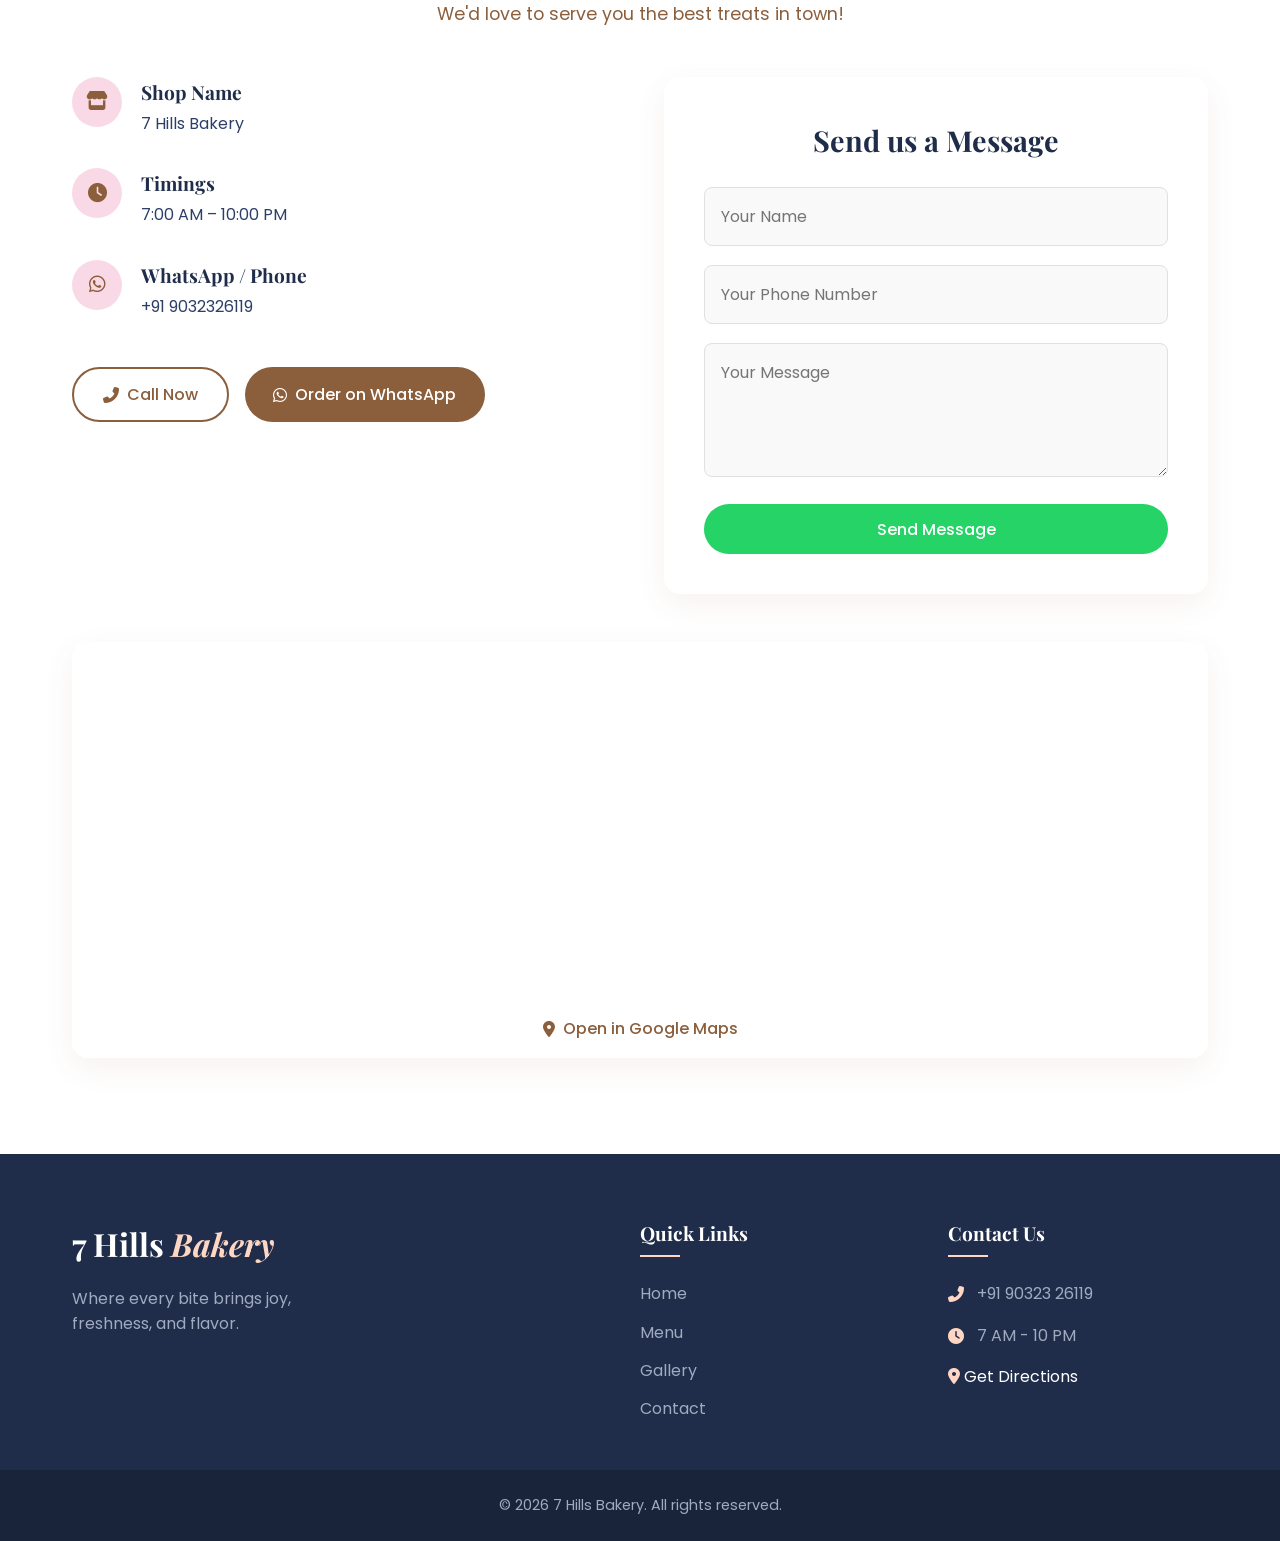
==== commit 20f87af9: "Update gallery section with local images and fixed Unsplash links" ====
--- a/index.html
+++ b/index.html
@@ -241,28 +241,28 @@
             
             <div class="gallery-grid">
                 <div class="gallery-item">
-                    <img src="https://images.unsplash.com/photo-1578985545062-69928b1d9587?ixlib=rb-4.0.3&auto=format&fit=crop&w=800&q=80" alt="Delicious Cakes" loading="lazy">
+                    <img src="https://images.unsplash.com/photo-1578985545062-69928b1d9587?w=800&auto=format&fit=crop&q=80" alt="Delicious Cakes" loading="lazy">
                     <div class="gallery-overlay"><span>Cakes</span></div>
                 </div>
                 <div class="gallery-item">
-                    <img src="https://images.unsplash.com/photo-1596803244618-8dbee441d70b?ixlib=rb-4.0.3&auto=format&fit=crop&w=800&q=80" alt="Fresh Cupcakes" loading="lazy">
+                    <img src="images/cupcake.jpeg" alt="Fresh Cupcakes" loading="lazy">
                     <div class="gallery-overlay"><span>Cupcakes</span></div>
                 </div>
                 <div class="gallery-item">
-                    <img src="https://images.unsplash.com/photo-1495147466023-af5c19cbbfc1?ixlib=rb-4.0.3&auto=format&fit=crop&w=800&q=80" alt="Cookies and Biscuits" loading="lazy">
-                    <div class="gallery-overlay"><span>Cookies</span></div>
-                </div>
-                <div class="gallery-item">
-                    <img src="https://images.unsplash.com/photo-1549448882-7e0e7a16b9b3?ixlib=rb-4.0.3&auto=format&fit=crop&w=800&q=80" alt="Delicious Hotdog Rolls" loading="lazy">
-                    <div class="gallery-overlay"><span>Hotdog Rolls</span></div>
-                </div>
-                <div class="gallery-item">
-                    <img src="https://images.unsplash.com/photo-1509440159596-0249088772ff?ixlib=rb-4.0.3&auto=format&fit=crop&w=800&q=80" alt="Fresh Breads" loading="lazy">
+                    <img src="https://images.unsplash.com/photo-1558961363-fa8fdf82db35?w=800&auto=format&fit=crop&q=80" alt="Cookies and Biscuits" loading="lazy">
+                    <div class="gallery-overlay"><span>Cookies & Biscuits</span></div>
+                </div>
+                <div class="gallery-item">
+                    <img src="images/puff.jpeg" alt="Puffs and Pastries" loading="lazy">
+                    <div class="gallery-overlay"><span>Puffs & Pastries</span></div>
+                </div>
+                <div class="gallery-item">
+                    <img src="images/bread.jpeg" alt="Fresh Breads and Buns" loading="lazy">
                     <div class="gallery-overlay"><span>Breads & Buns</span></div>
                 </div>
                 <div class="gallery-item">
-                    <img src="https://images.unsplash.com/photo-1626082927389-6cd097cdc6ec?ixlib=rb-4.0.3&auto=format&fit=crop&w=800&q=80" alt="Bakery Snacks" loading="lazy">
-                    <div class="gallery-overlay"><span>Bakery Snacks</span></div>
+                    <img src="images/creameroll.jpeg" alt="Cream Rolls" loading="lazy">
+                    <div class="gallery-overlay"><span>Cream Rolls</span></div>
                 </div>
             </div>
         </div>
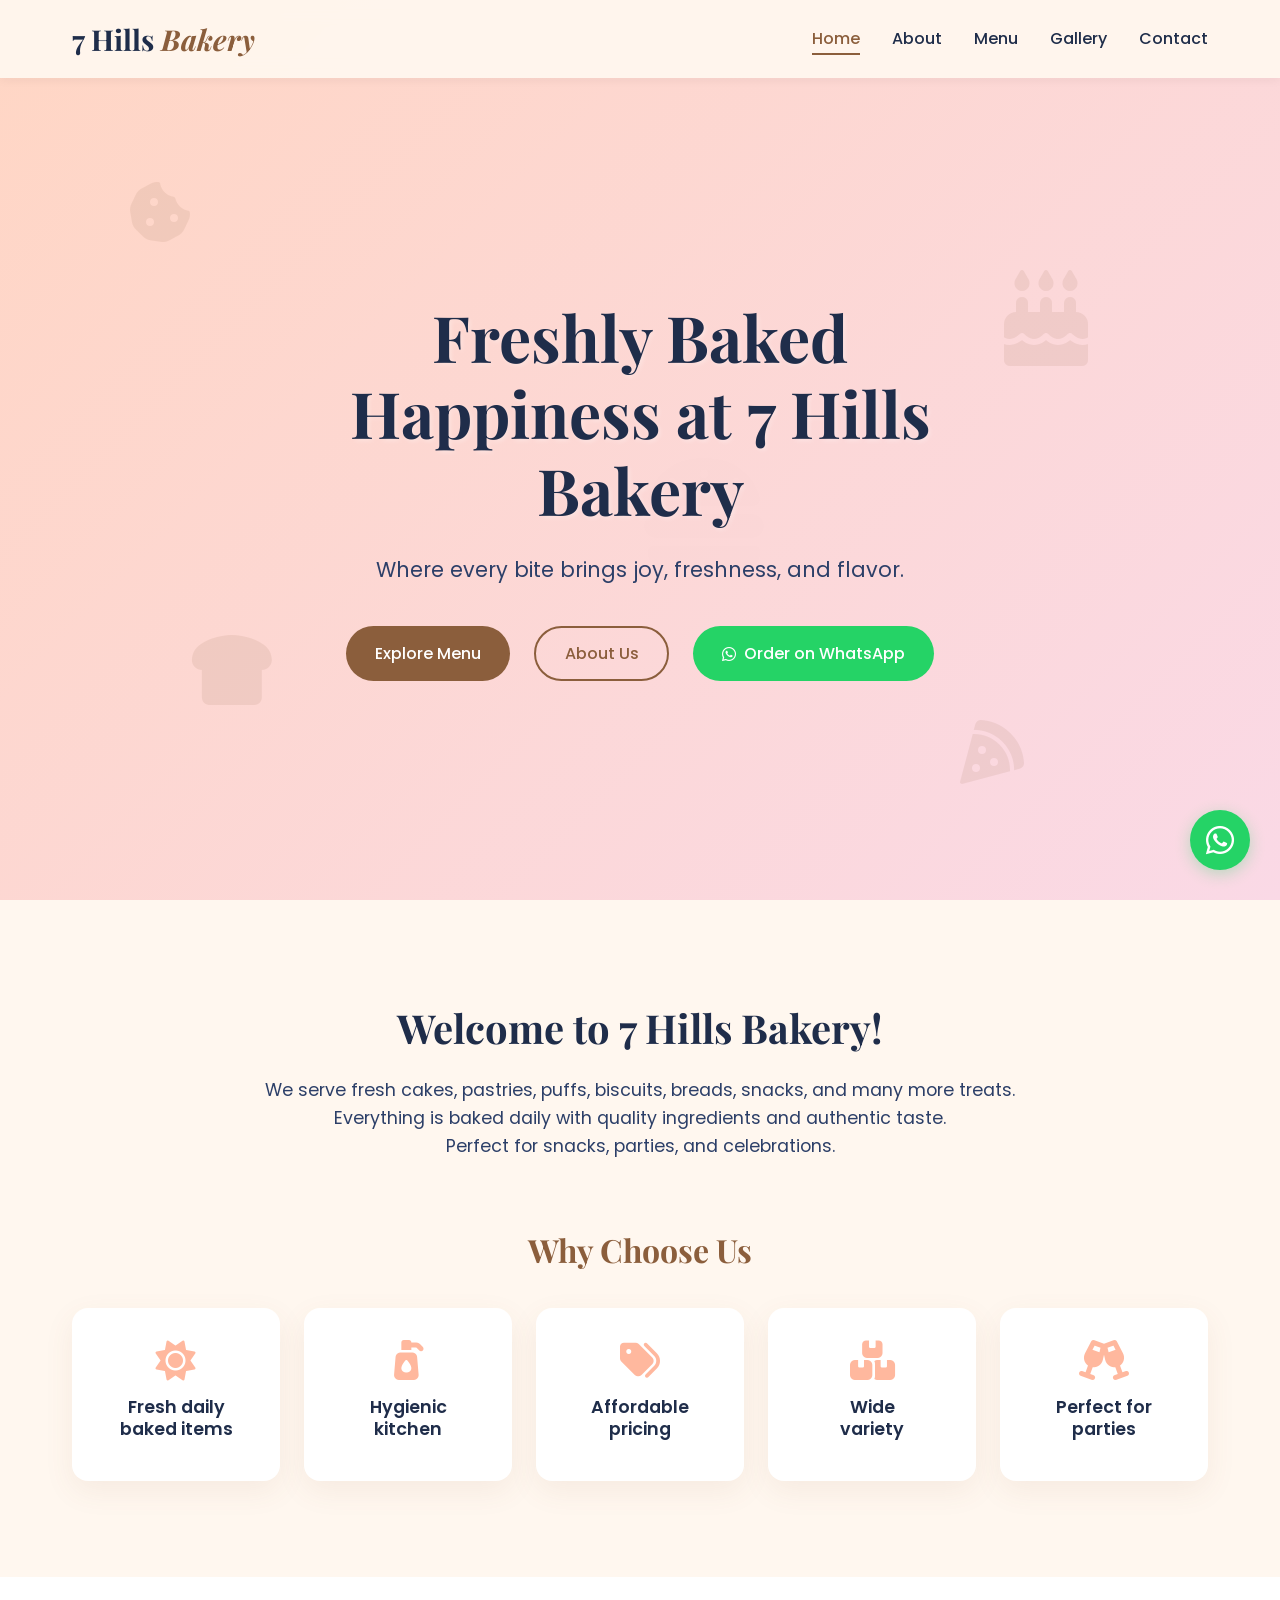
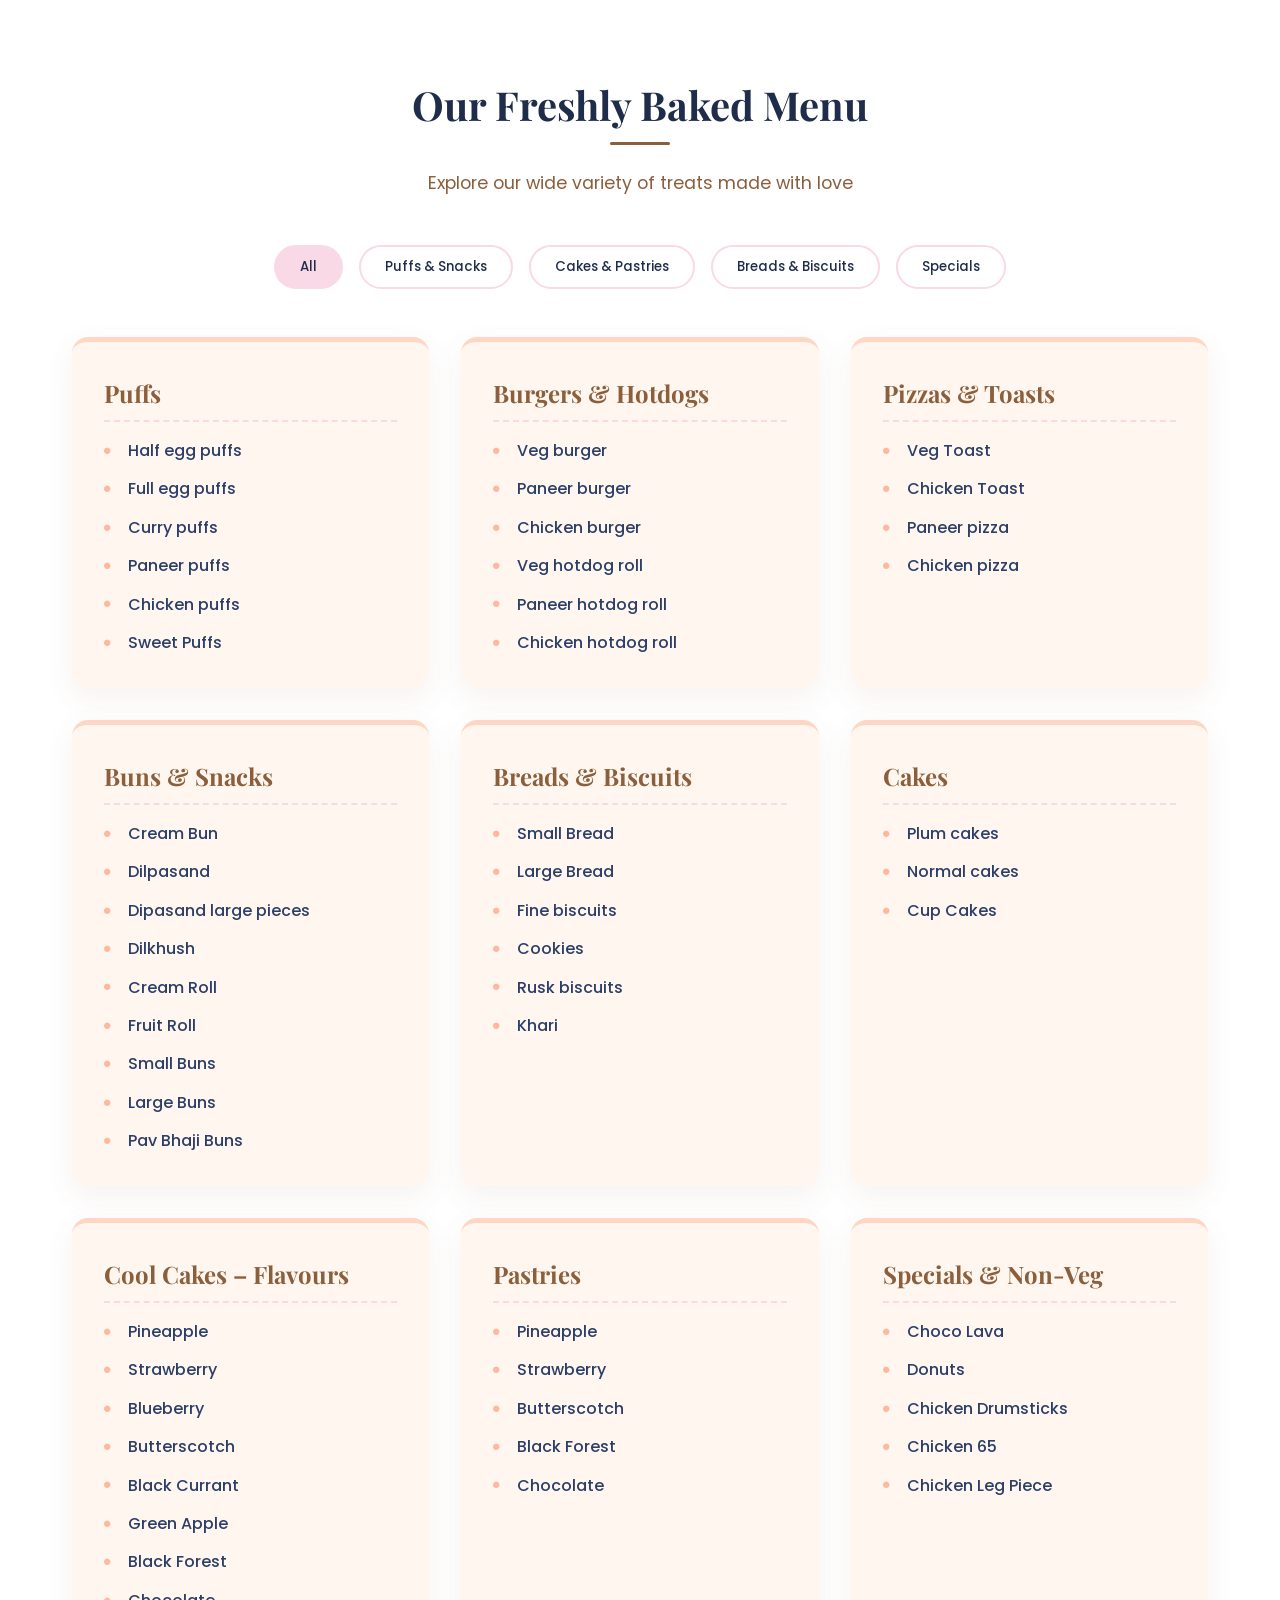
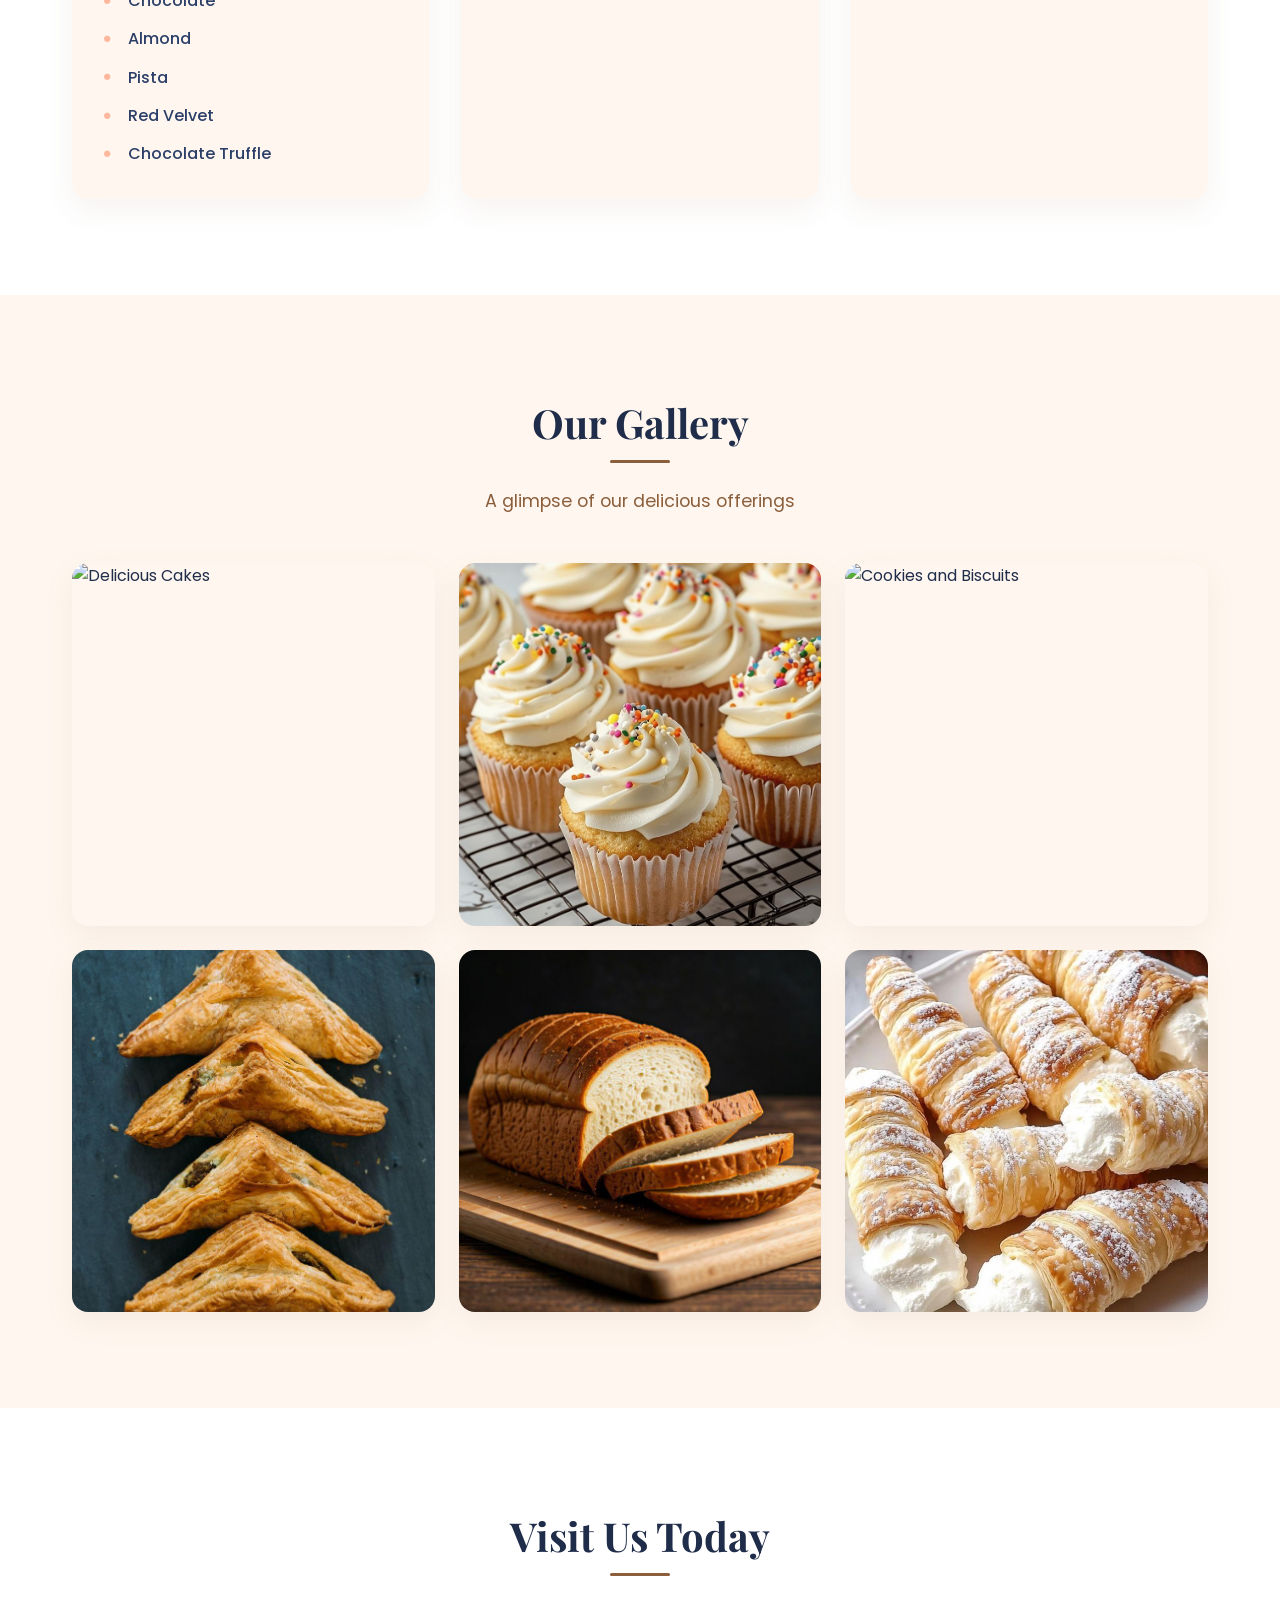
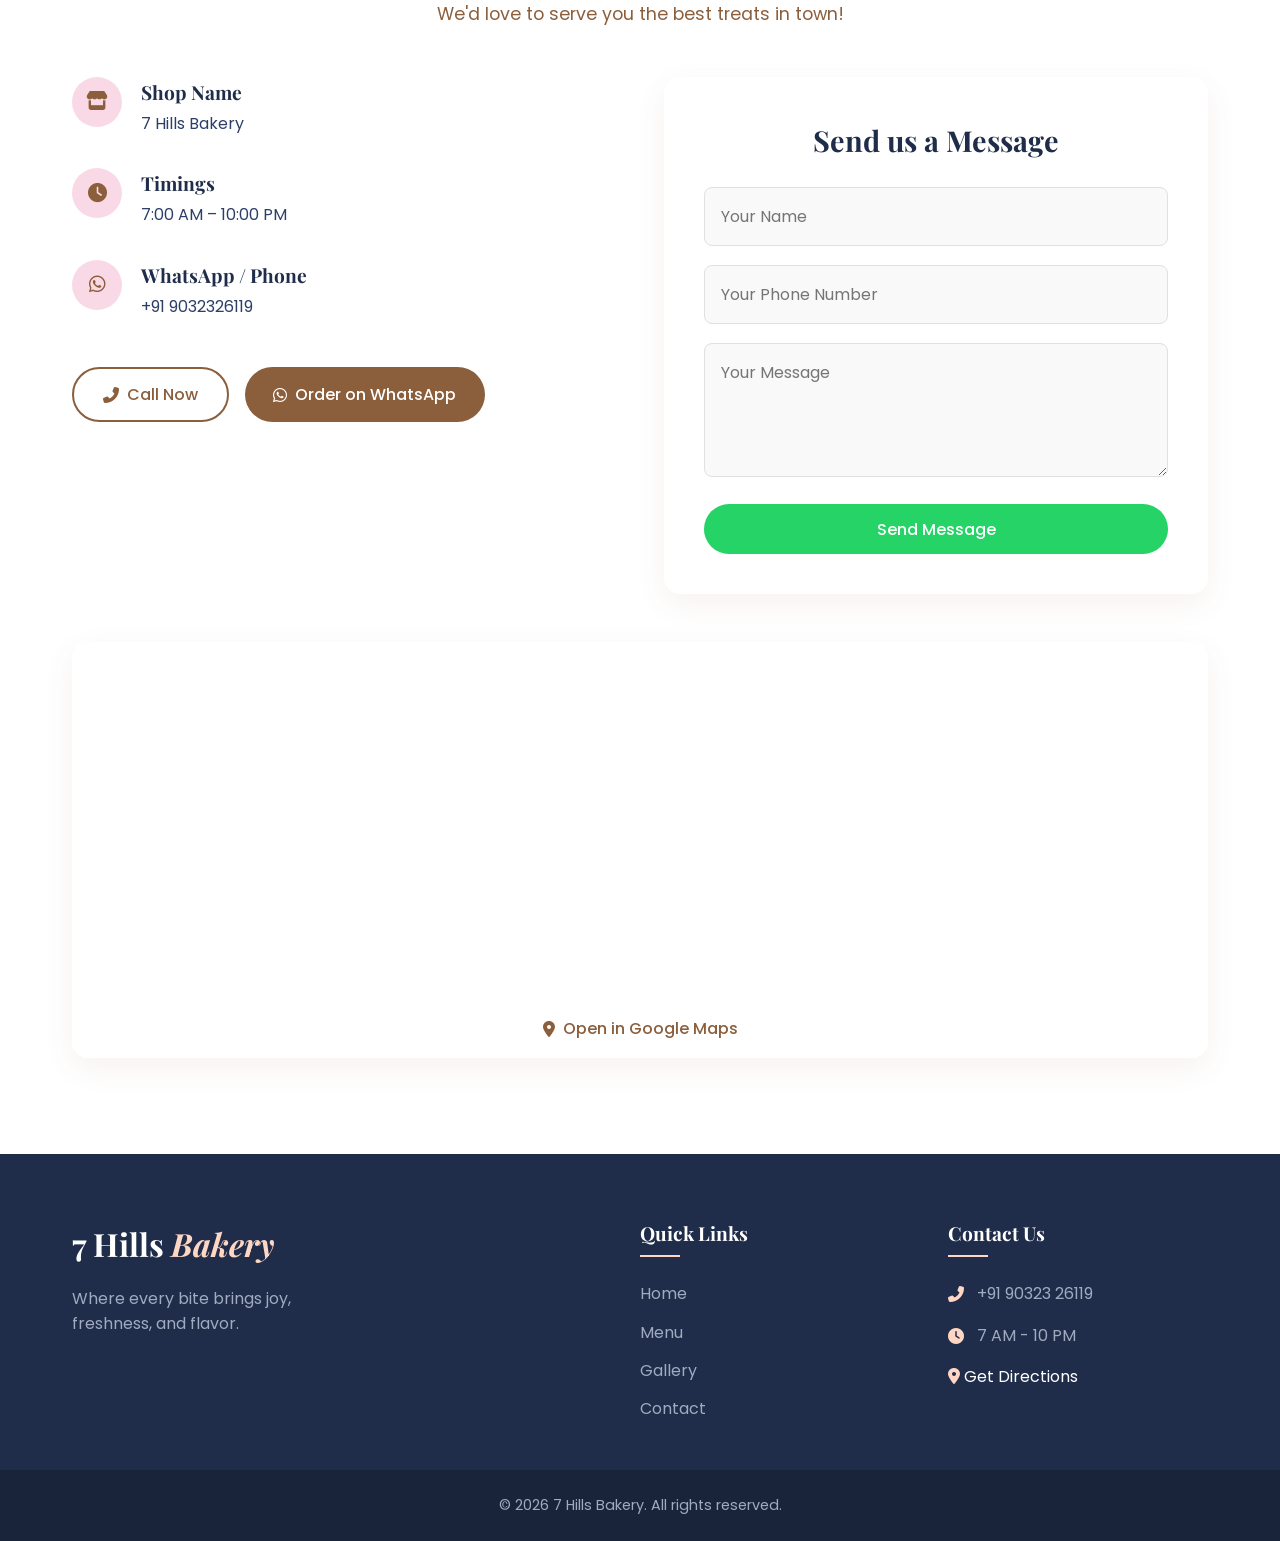
==== commit 0847f035: "Add about page, update bakery photos, and set correct Google Maps location" ====
--- a/index.html
+++ b/index.html
@@ -48,6 +48,7 @@
             <p>Where every bite brings joy, freshness, and flavor.</p>
             <div class="hero-buttons">
                 <a href="#menu" class="btn btn-primary">Explore Menu</a>
+                <a href="about.html" class="btn btn-outline">About Us</a>
                 <a href="https://wa.me/919032326119" target="_blank" class="btn btn-secondary">
                     <i class="fab fa-whatsapp"></i> Order on WhatsApp
                 </a>
@@ -326,11 +327,11 @@
             <!-- Map -->
             <div class="map-container">
                 <iframe 
-                    src="https://www.google.com/maps/embed?pb=!1m18!1m12!1m3!1d15227.140884638337!2d78.43577319999999!3d17.42211995!2m3!1f0!2f0!3f0!3m2!1i1024!2i768!4f13.1!3m3!1m2!1s0x3bcb9747209ce435%3A0xe67efcae0f2dc28d!2s7%20Hills%20Bakery!5e0!3m2!1sen!2sin!4v1703270000000!5m2!1sen!2sin" 
+                    src="https://maps.google.com/maps?q=7+HILLS+BAKERY,+Rajiv+Park+Road,+Near+NTR+Statue,+Gajwel,+Telangana+502278&t=&z=15&ie=UTF8&iwloc=&output=embed" 
                     width="100%" height="350" style="border:0;" allowfullscreen="" loading="lazy" referrerpolicy="no-referrer-when-downgrade">
                 </iframe>
                 <div class="map-link-container">
-                    <a href="https://maps.app.goo.gl/DEJ8NDGe4MmHzvsA7?g_st=aw" target="_blank" class="map-link">
+                    <a href="https://www.google.com/maps/place/7+HILLS+BAKERY,+Rajiv+Park+Road,+Near+NTR+Statue,+Opp:,+Doulatabad+-+Gajwel+Rd,+Gajwel,+Telangana+502278/data=!4m2!3m1!1s0x3bcc873966e0f987:0x584c454241b28f35" target="_blank" class="map-link">
                         <i class="fas fa-map-marker-alt"></i> Open in Google Maps
                     </a>
                 </div>
@@ -359,7 +360,7 @@
                 <p><i class="fas fa-phone-alt"></i> +91 90323 26119</p>
                 <p><i class="fas fa-clock"></i> 7 AM - 10 PM</p>
                 <p>
-                    <a href="https://maps.app.goo.gl/DEJ8NDGe4MmHzvsA7?g_st=aw" target="_blank" class="text-white">
+                    <a href="https://www.google.com/maps/place/7+HILLS+BAKERY,+Rajiv+Park+Road,+Near+NTR+Statue,+Opp:,+Doulatabad+-+Gajwel+Rd,+Gajwel,+Telangana+502278/data=!4m2!3m1!1s0x3bcc873966e0f987:0x584c454241b28f35" target="_blank" class="text-white">
                         <i class="fas fa-map-marker-alt"></i> Get Directions
                     </a>
                 </p>
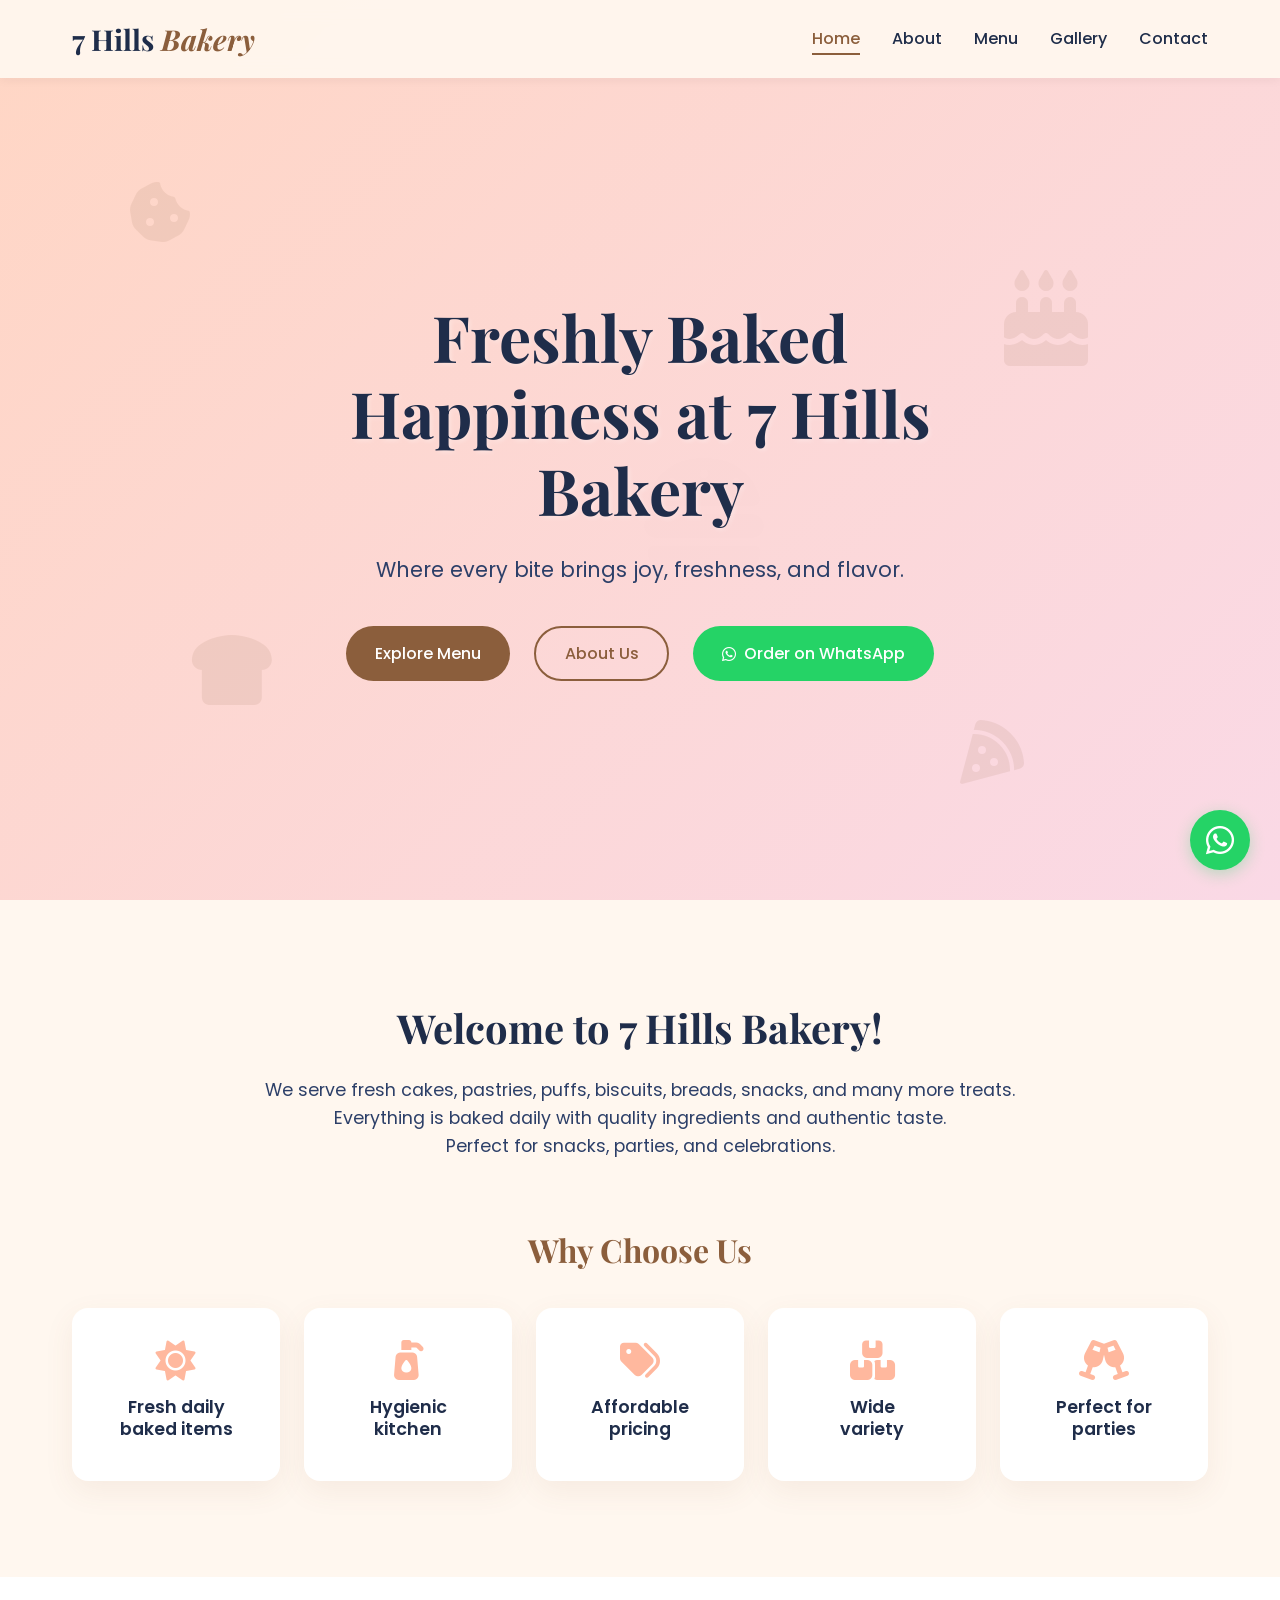
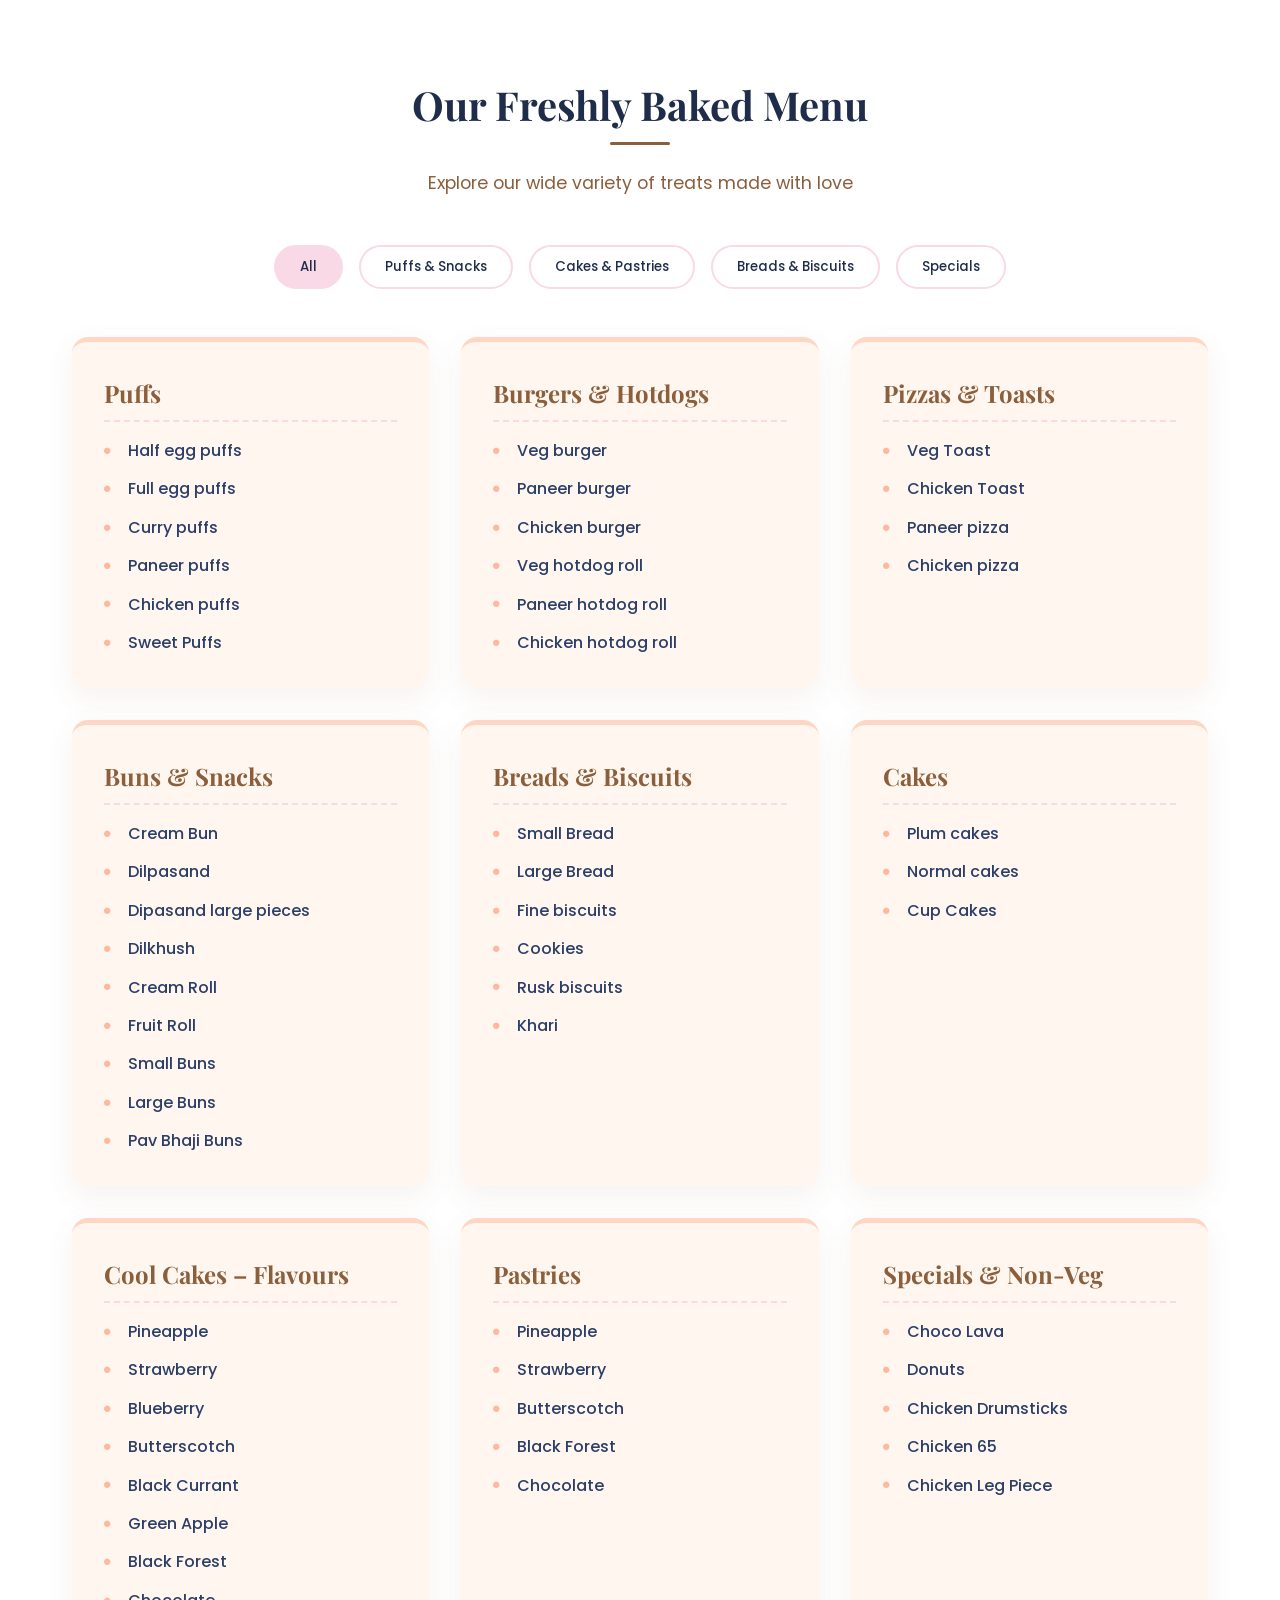
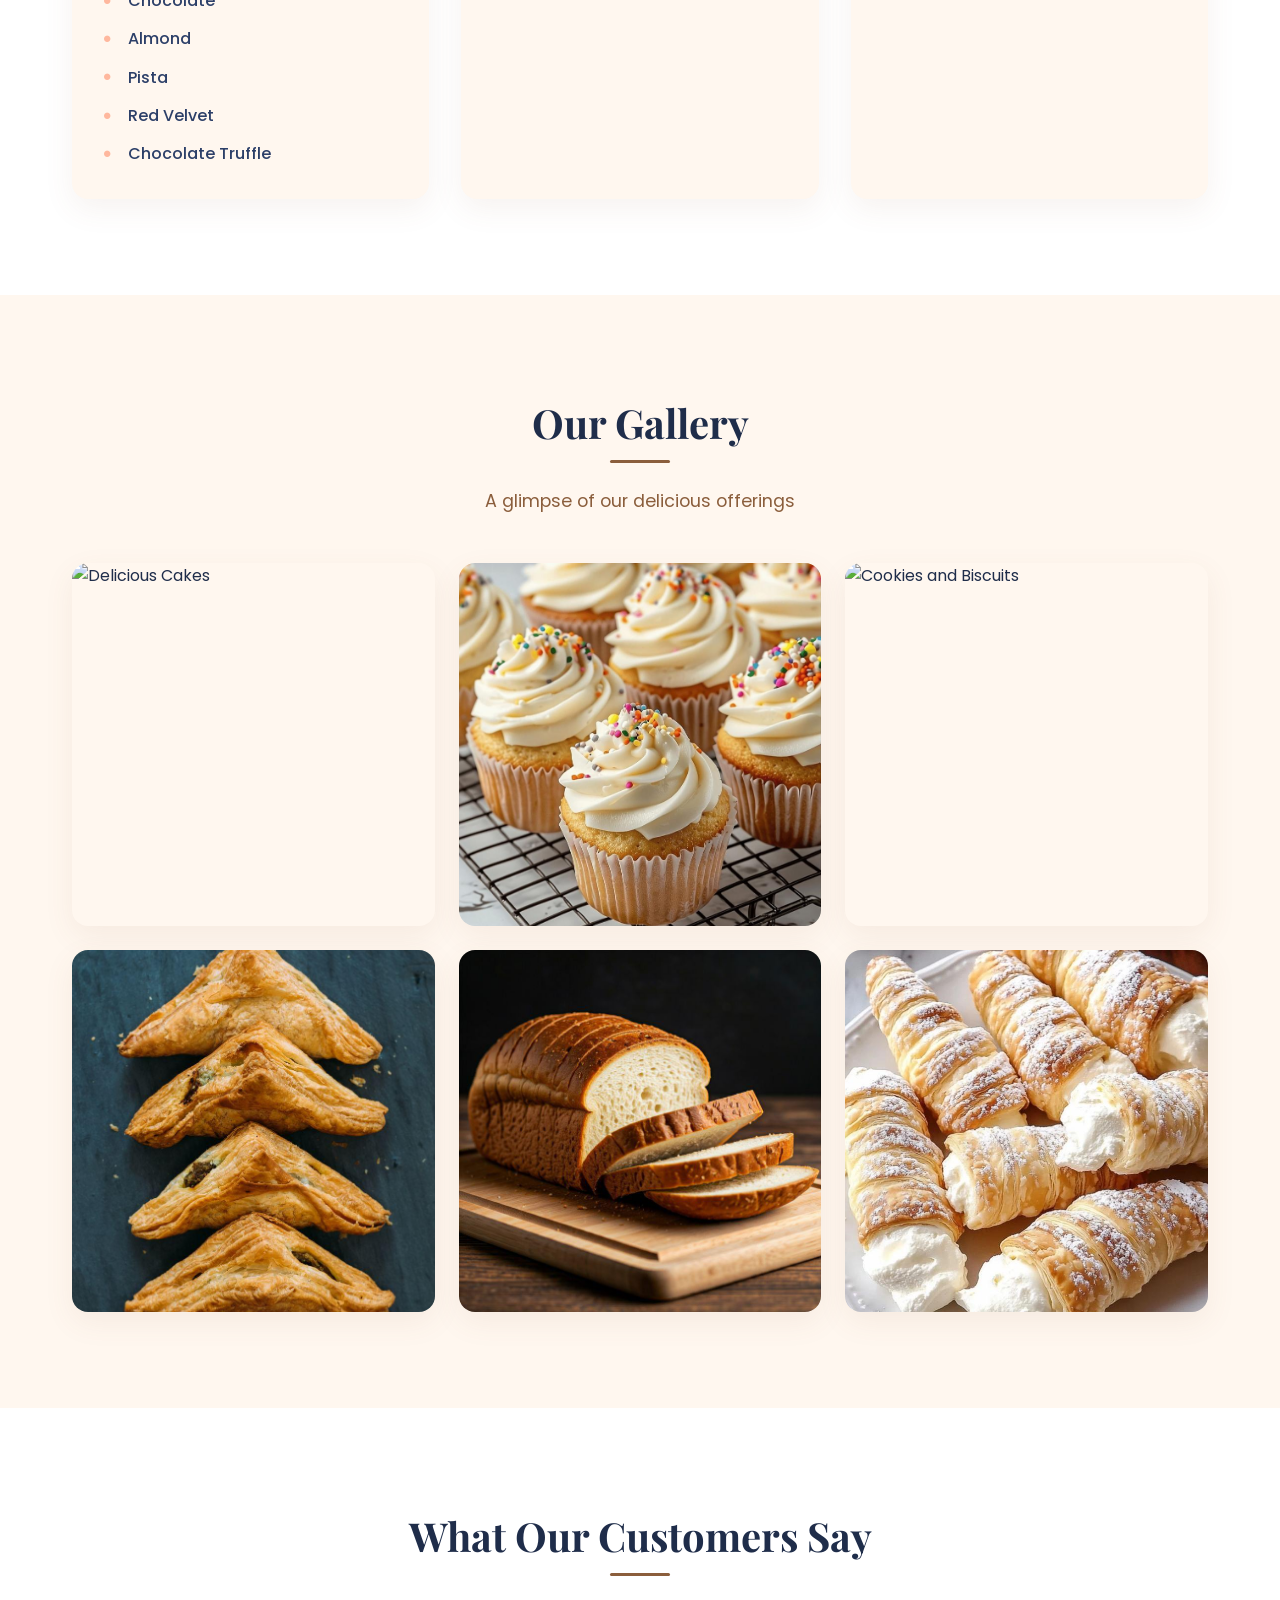
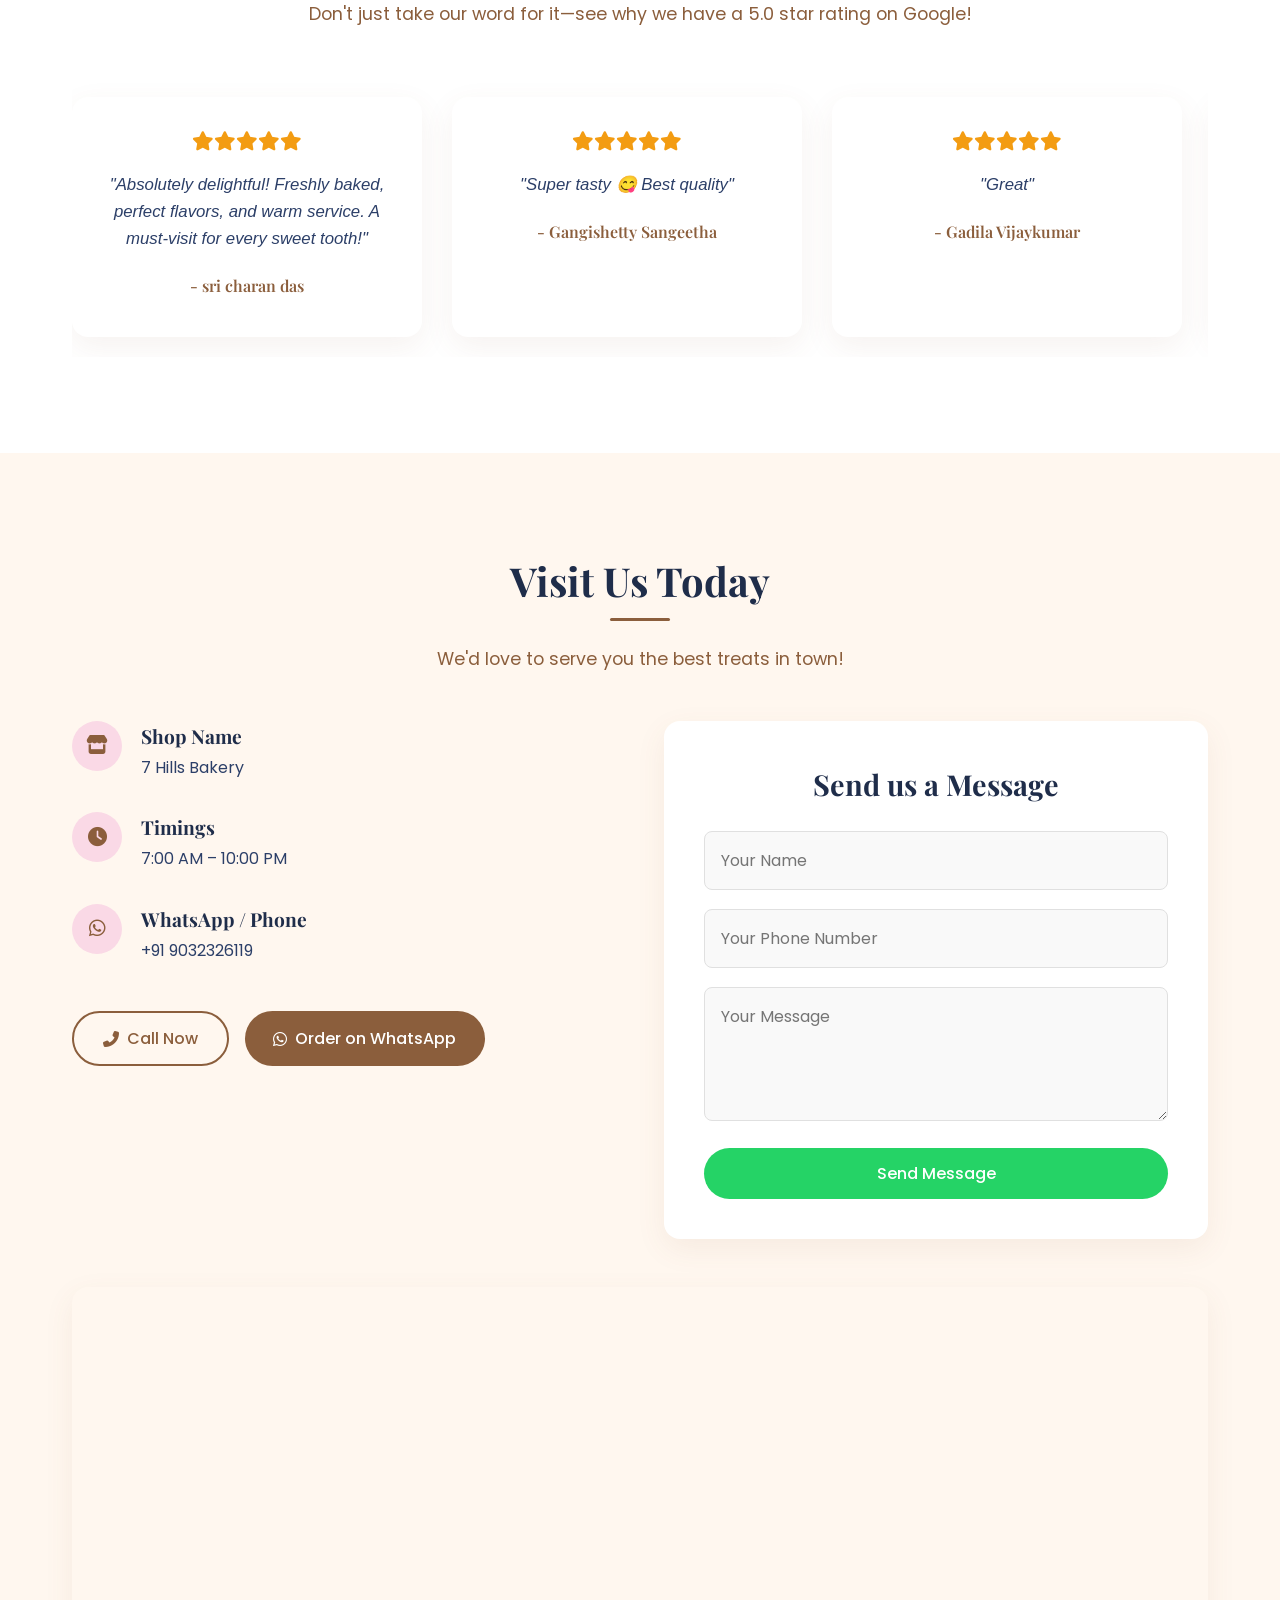
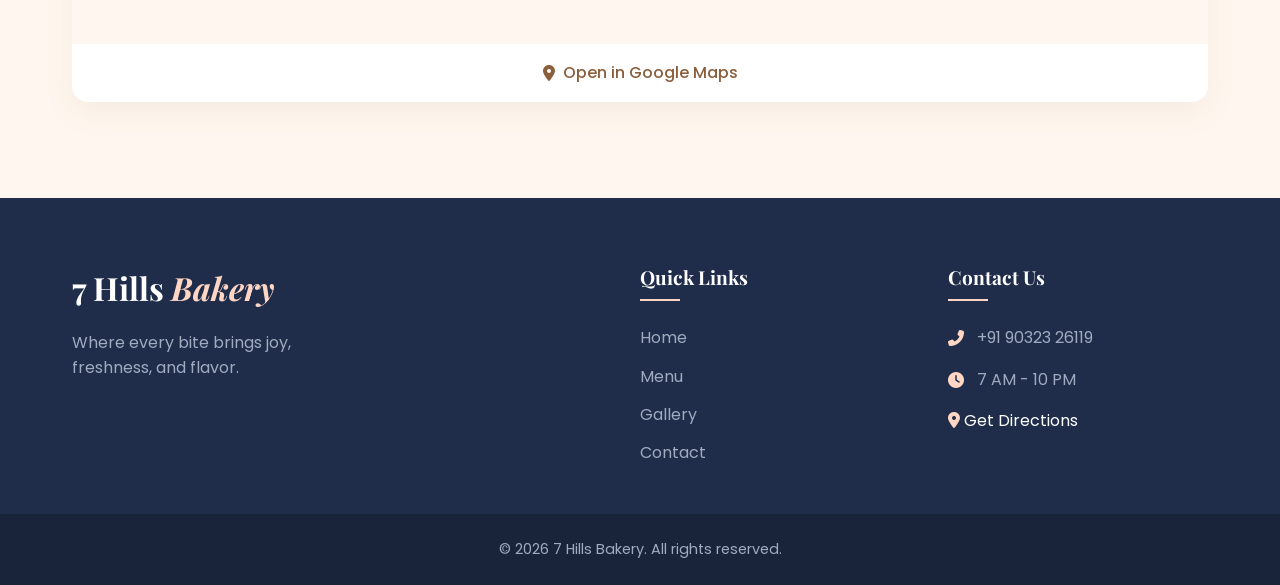
==== commit 6e8b1b14: "Update reviews section to an infinite horizontal auto-scroll slider with 12 real Google reviews" ====
--- a/index.html
+++ b/index.html
@@ -269,8 +269,194 @@
         </div>
     </section>
 
+    <!-- Reviews Section -->
+    <section id="reviews" class="reviews bg-light">
+        <div class="container fade-in">
+            <div class="section-header">
+                <h2>What Our Customers Say</h2>
+                <p>Don't just take our word for it—see why we have a 5.0 star rating on Google!</p>
+            </div>
+            
+            <div class="reviews-slider-container">
+                <div class="reviews-track">
+                    <!-- Unique Reviews 1-12 -->
+                    <div class="review-card">
+                        <div class="stars">
+                            <i class="fas fa-star"></i><i class="fas fa-star"></i><i class="fas fa-star"></i><i class="fas fa-star"></i><i class="fas fa-star"></i>
+                        </div>
+                        <p class="review-text">"Absolutely delightful! Freshly baked, perfect flavors, and warm service. A must-visit for every sweet tooth!"</p>
+                        <h4 class="reviewer-name">- sri charan das</h4>
+                    </div>
+                    <div class="review-card">
+                        <div class="stars">
+                            <i class="fas fa-star"></i><i class="fas fa-star"></i><i class="fas fa-star"></i><i class="fas fa-star"></i><i class="fas fa-star"></i>
+                        </div>
+                        <p class="review-text">"Super tasty 😋 Best quality"</p>
+                        <h4 class="reviewer-name">- Gangishetty Sangeetha</h4>
+                    </div>
+                    <div class="review-card">
+                        <div class="stars">
+                            <i class="fas fa-star"></i><i class="fas fa-star"></i><i class="fas fa-star"></i><i class="fas fa-star"></i><i class="fas fa-star"></i>
+                        </div>
+                        <p class="review-text">"Great"</p>
+                        <h4 class="reviewer-name">- Gadila Vijaykumar</h4>
+                    </div>
+                    <div class="review-card">
+                        <div class="stars">
+                            <i class="fas fa-star"></i><i class="fas fa-star"></i><i class="fas fa-star"></i><i class="fas fa-star"></i><i class="fas fa-star"></i>
+                        </div>
+                        <p class="review-text">"Good. Great breakfast spot."</p>
+                        <h4 class="reviewer-name">- Janmajaya Parabhoi</h4>
+                    </div>
+                    <div class="review-card">
+                        <div class="stars">
+                            <i class="fas fa-star"></i><i class="fas fa-star"></i><i class="fas fa-star"></i><i class="fas fa-star"></i><i class="fas fa-star"></i>
+                        </div>
+                        <p class="review-text">"Super tasty 😋"</p>
+                        <h4 class="reviewer-name">- Battini Mrunalini</h4>
+                    </div>
+                    <div class="review-card">
+                        <div class="stars">
+                            <i class="fas fa-star"></i><i class="fas fa-star"></i><i class="fas fa-star"></i><i class="fas fa-star"></i><i class="fas fa-star"></i>
+                        </div>
+                        <p class="review-text">"Food: 5/5 | Service: 5/5 | Atmosphere: 5/5"</p>
+                        <h4 class="reviewer-name">- VIJAY BHASKAR</h4>
+                    </div>
+                    <div class="review-card">
+                        <div class="stars">
+                            <i class="fas fa-star"></i><i class="fas fa-star"></i><i class="fas fa-star"></i><i class="fas fa-star"></i><i class="fas fa-star"></i>
+                        </div>
+                        <p class="review-text">"Food: 5/5 | Service: 5/5 | Atmosphere: 5/5"</p>
+                        <h4 class="reviewer-name">- Boggula Jashwanth</h4>
+                    </div>
+                    <div class="review-card">
+                        <div class="stars">
+                            <i class="fas fa-star"></i><i class="fas fa-star"></i><i class="fas fa-star"></i><i class="fas fa-star"></i><i class="fas fa-star"></i>
+                        </div>
+                        <p class="review-text">"Excellent"</p>
+                        <h4 class="reviewer-name">- Veeramina shyamala</h4>
+                    </div>
+                    <div class="review-card">
+                        <div class="stars">
+                            <i class="fas fa-star"></i><i class="fas fa-star"></i><i class="fas fa-star"></i><i class="fas fa-star"></i><i class="fas fa-star"></i>
+                        </div>
+                        <p class="review-text">"Good"</p>
+                        <h4 class="reviewer-name">- swamy dudheda</h4>
+                    </div>
+                    <div class="review-card">
+                        <div class="stars">
+                            <i class="fas fa-star"></i><i class="fas fa-star"></i><i class="fas fa-star"></i><i class="fas fa-star"></i><i class="fas fa-star"></i>
+                        </div>
+                        <p class="review-text">"Super"</p>
+                        <h4 class="reviewer-name">- Swamy Kaasa</h4>
+                    </div>
+                    <div class="review-card">
+                        <div class="stars">
+                            <i class="fas fa-star"></i><i class="fas fa-star"></i><i class="fas fa-star"></i><i class="fas fa-star"></i><i class="fas fa-star"></i>
+                        </div>
+                        <p class="review-text">"Nice"</p>
+                        <h4 class="reviewer-name">- Manikanta G</h4>
+                    </div>
+                    <div class="review-card">
+                        <div class="stars">
+                            <i class="fas fa-star"></i><i class="fas fa-star"></i><i class="fas fa-star"></i><i class="fas fa-star"></i><i class="fas fa-star"></i>
+                        </div>
+                        <p class="review-text">"Great place for snacks"</p>
+                        <h4 class="reviewer-name">- Babure Srikanth</h4>
+                    </div>
+
+                    <!-- Duplicated Reviews 1-12 for seamless scrolling -->
+                    <div class="review-card">
+                        <div class="stars">
+                            <i class="fas fa-star"></i><i class="fas fa-star"></i><i class="fas fa-star"></i><i class="fas fa-star"></i><i class="fas fa-star"></i>
+                        </div>
+                        <p class="review-text">"Absolutely delightful! Freshly baked, perfect flavors, and warm service. A must-visit for every sweet tooth!"</p>
+                        <h4 class="reviewer-name">- sri charan das</h4>
+                    </div>
+                    <div class="review-card">
+                        <div class="stars">
+                            <i class="fas fa-star"></i><i class="fas fa-star"></i><i class="fas fa-star"></i><i class="fas fa-star"></i><i class="fas fa-star"></i>
+                        </div>
+                        <p class="review-text">"Super tasty 😋 Best quality"</p>
+                        <h4 class="reviewer-name">- Gangishetty Sangeetha</h4>
+                    </div>
+                    <div class="review-card">
+                        <div class="stars">
+                            <i class="fas fa-star"></i><i class="fas fa-star"></i><i class="fas fa-star"></i><i class="fas fa-star"></i><i class="fas fa-star"></i>
+                        </div>
+                        <p class="review-text">"Great"</p>
+                        <h4 class="reviewer-name">- Gadila Vijaykumar</h4>
+                    </div>
+                    <div class="review-card">
+                        <div class="stars">
+                            <i class="fas fa-star"></i><i class="fas fa-star"></i><i class="fas fa-star"></i><i class="fas fa-star"></i><i class="fas fa-star"></i>
+                        </div>
+                        <p class="review-text">"Good. Great breakfast spot."</p>
+                        <h4 class="reviewer-name">- Janmajaya Parabhoi</h4>
+                    </div>
+                    <div class="review-card">
+                        <div class="stars">
+                            <i class="fas fa-star"></i><i class="fas fa-star"></i><i class="fas fa-star"></i><i class="fas fa-star"></i><i class="fas fa-star"></i>
+                        </div>
+                        <p class="review-text">"Super tasty 😋"</p>
+                        <h4 class="reviewer-name">- Battini Mrunalini</h4>
+                    </div>
+                    <div class="review-card">
+                        <div class="stars">
+                            <i class="fas fa-star"></i><i class="fas fa-star"></i><i class="fas fa-star"></i><i class="fas fa-star"></i><i class="fas fa-star"></i>
+                        </div>
+                        <p class="review-text">"Food: 5/5 | Service: 5/5 | Atmosphere: 5/5"</p>
+                        <h4 class="reviewer-name">- VIJAY BHASKAR</h4>
+                    </div>
+                    <div class="review-card">
+                        <div class="stars">
+                            <i class="fas fa-star"></i><i class="fas fa-star"></i><i class="fas fa-star"></i><i class="fas fa-star"></i><i class="fas fa-star"></i>
+                        </div>
+                        <p class="review-text">"Food: 5/5 | Service: 5/5 | Atmosphere: 5/5"</p>
+                        <h4 class="reviewer-name">- Boggula Jashwanth</h4>
+                    </div>
+                    <div class="review-card">
+                        <div class="stars">
+                            <i class="fas fa-star"></i><i class="fas fa-star"></i><i class="fas fa-star"></i><i class="fas fa-star"></i><i class="fas fa-star"></i>
+                        </div>
+                        <p class="review-text">"Excellent"</p>
+                        <h4 class="reviewer-name">- Veeramina shyamala</h4>
+                    </div>
+                    <div class="review-card">
+                        <div class="stars">
+                            <i class="fas fa-star"></i><i class="fas fa-star"></i><i class="fas fa-star"></i><i class="fas fa-star"></i><i class="fas fa-star"></i>
+                        </div>
+                        <p class="review-text">"Good"</p>
+                        <h4 class="reviewer-name">- swamy dudheda</h4>
+                    </div>
+                    <div class="review-card">
+                        <div class="stars">
+                            <i class="fas fa-star"></i><i class="fas fa-star"></i><i class="fas fa-star"></i><i class="fas fa-star"></i><i class="fas fa-star"></i>
+                        </div>
+                        <p class="review-text">"Super"</p>
+                        <h4 class="reviewer-name">- Swamy Kaasa</h4>
+                    </div>
+                    <div class="review-card">
+                        <div class="stars">
+                            <i class="fas fa-star"></i><i class="fas fa-star"></i><i class="fas fa-star"></i><i class="fas fa-star"></i><i class="fas fa-star"></i>
+                        </div>
+                        <p class="review-text">"Nice"</p>
+                        <h4 class="reviewer-name">- Manikanta G</h4>
+                    </div>
+                    <div class="review-card">
+                        <div class="stars">
+                            <i class="fas fa-star"></i><i class="fas fa-star"></i><i class="fas fa-star"></i><i class="fas fa-star"></i><i class="fas fa-star"></i>
+                        </div>
+                        <p class="review-text">"Great place for snacks"</p>
+                        <h4 class="reviewer-name">- Babure Srikanth</h4>
+                    </div>
+                </div>
+            </div>
+        </div>
+    </section>
+
     <!-- Contact Section -->
-    <section id="contact" class="contact bg-light">
+    <section id="contact" class="contact">
         <div class="container fade-in">
             <div class="section-header">
                 <h2>Visit Us Today</h2>
--- a/style.css
+++ b/style.css
@@ -742,6 +742,70 @@
     box-shadow: 0 6px 20px rgba(37, 211, 102, 0.4);
 }
 
+/* Reviews Section */
+.reviews {
+    padding: 6rem 0;
+}
+
+.reviews-slider-container {
+    width: 100%;
+    overflow: hidden;
+    padding: 20px 0;
+    position: relative;
+}
+
+.reviews-track {
+    display: flex;
+    gap: 30px;
+    width: max-content;
+    animation: scroll-reviews 80s linear infinite;
+}
+
+.reviews-slider-container:hover .reviews-track {
+    animation-play-state: paused;
+}
+
+.review-card {
+    background-color: var(--white);
+    padding: 30px;
+    border-radius: var(--border-radius);
+    box-shadow: var(--box-shadow);
+    text-align: center;
+    transition: var(--transition);
+    width: 350px;
+    flex-shrink: 0;
+    white-space: normal;
+}
+
+@keyframes scroll-reviews {
+    0% { transform: translateX(0); }
+    100% { transform: translateX(calc(-50% - 15px)); }
+}
+
+.review-card:hover {
+    transform: translateY(-5px);
+    box-shadow: var(--box-shadow-hover);
+}
+
+.review-card .stars {
+    color: #f39c12;
+    margin-bottom: 15px;
+    font-size: 1.2rem;
+}
+
+.review-text {
+    font-size: 1.05rem;
+    line-height: 1.6;
+    margin-bottom: 20px;
+    font-style: italic;
+    color: var(--navy-blue-light);
+}
+
+.reviewer-name {
+    color: var(--bakery-brown);
+    font-weight: 600;
+}
+
 /* Animation Classes */
 .fade-in {
     opacity: 0;
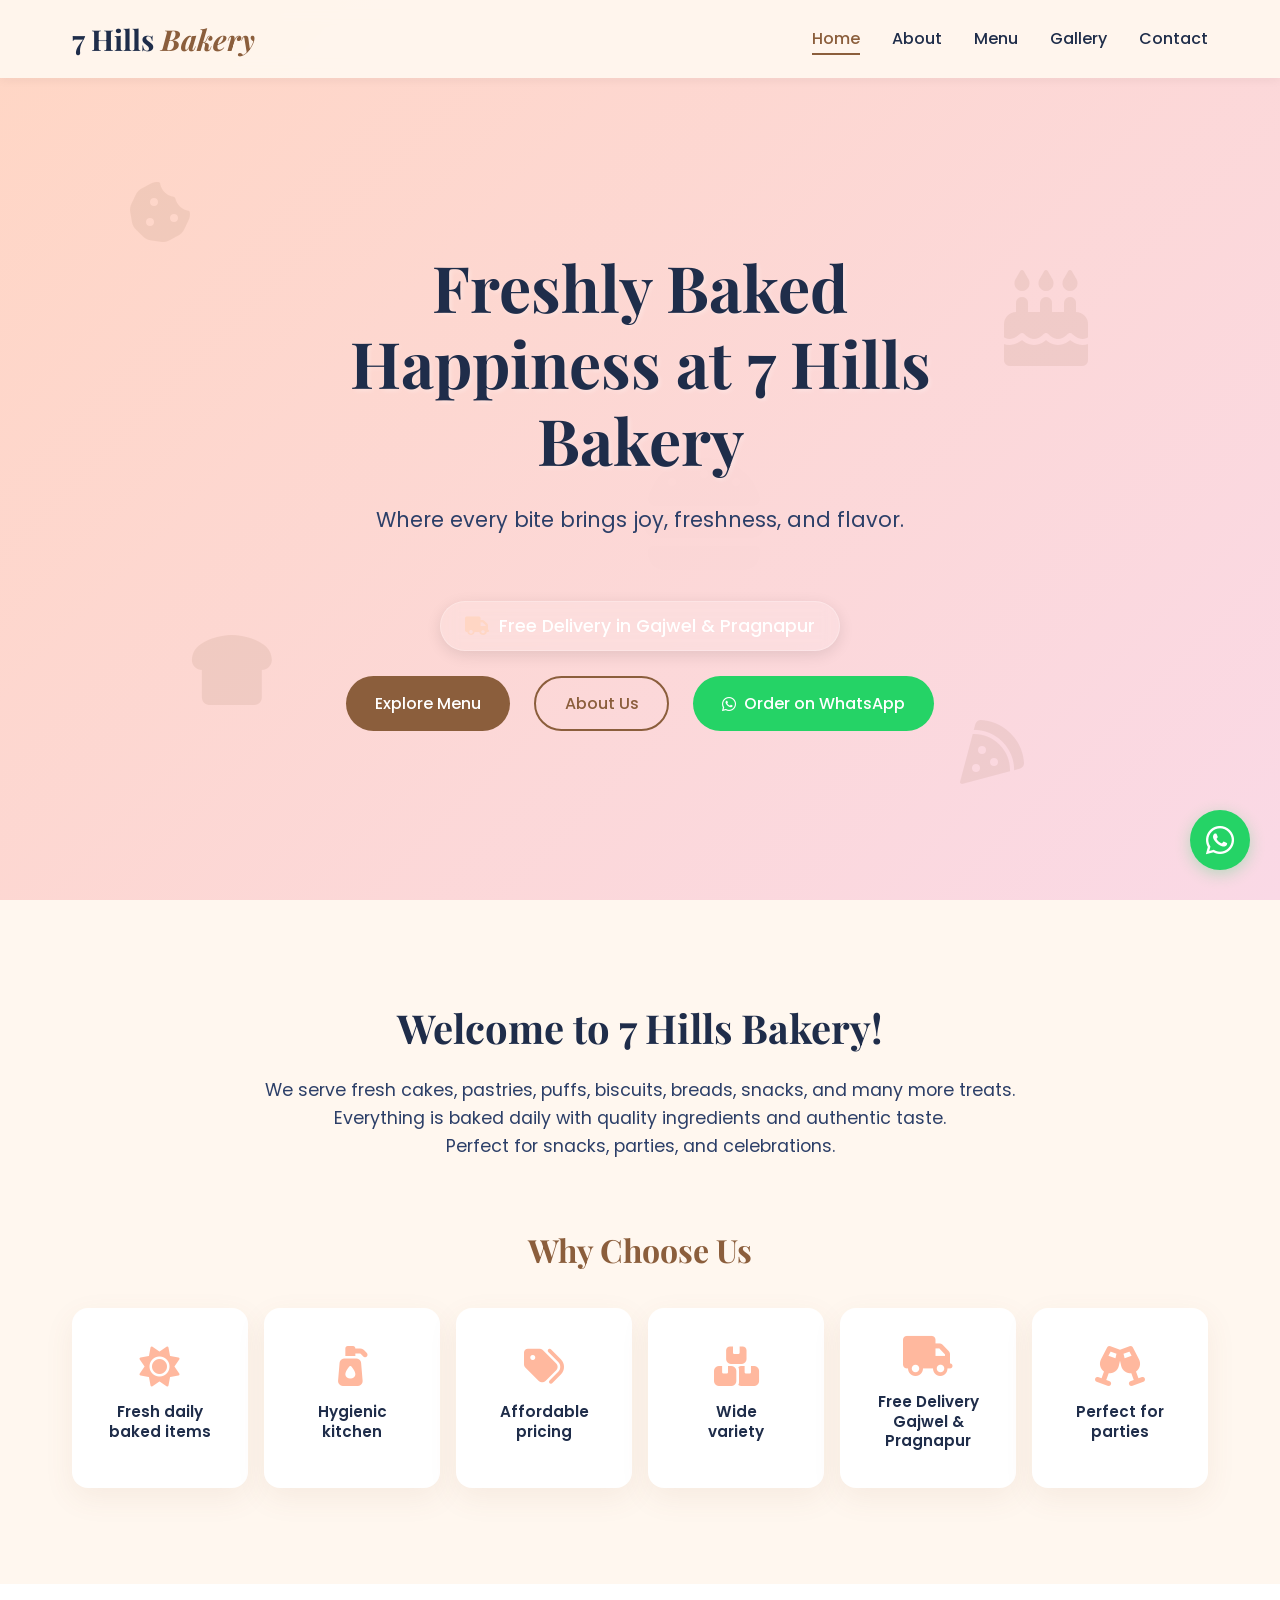
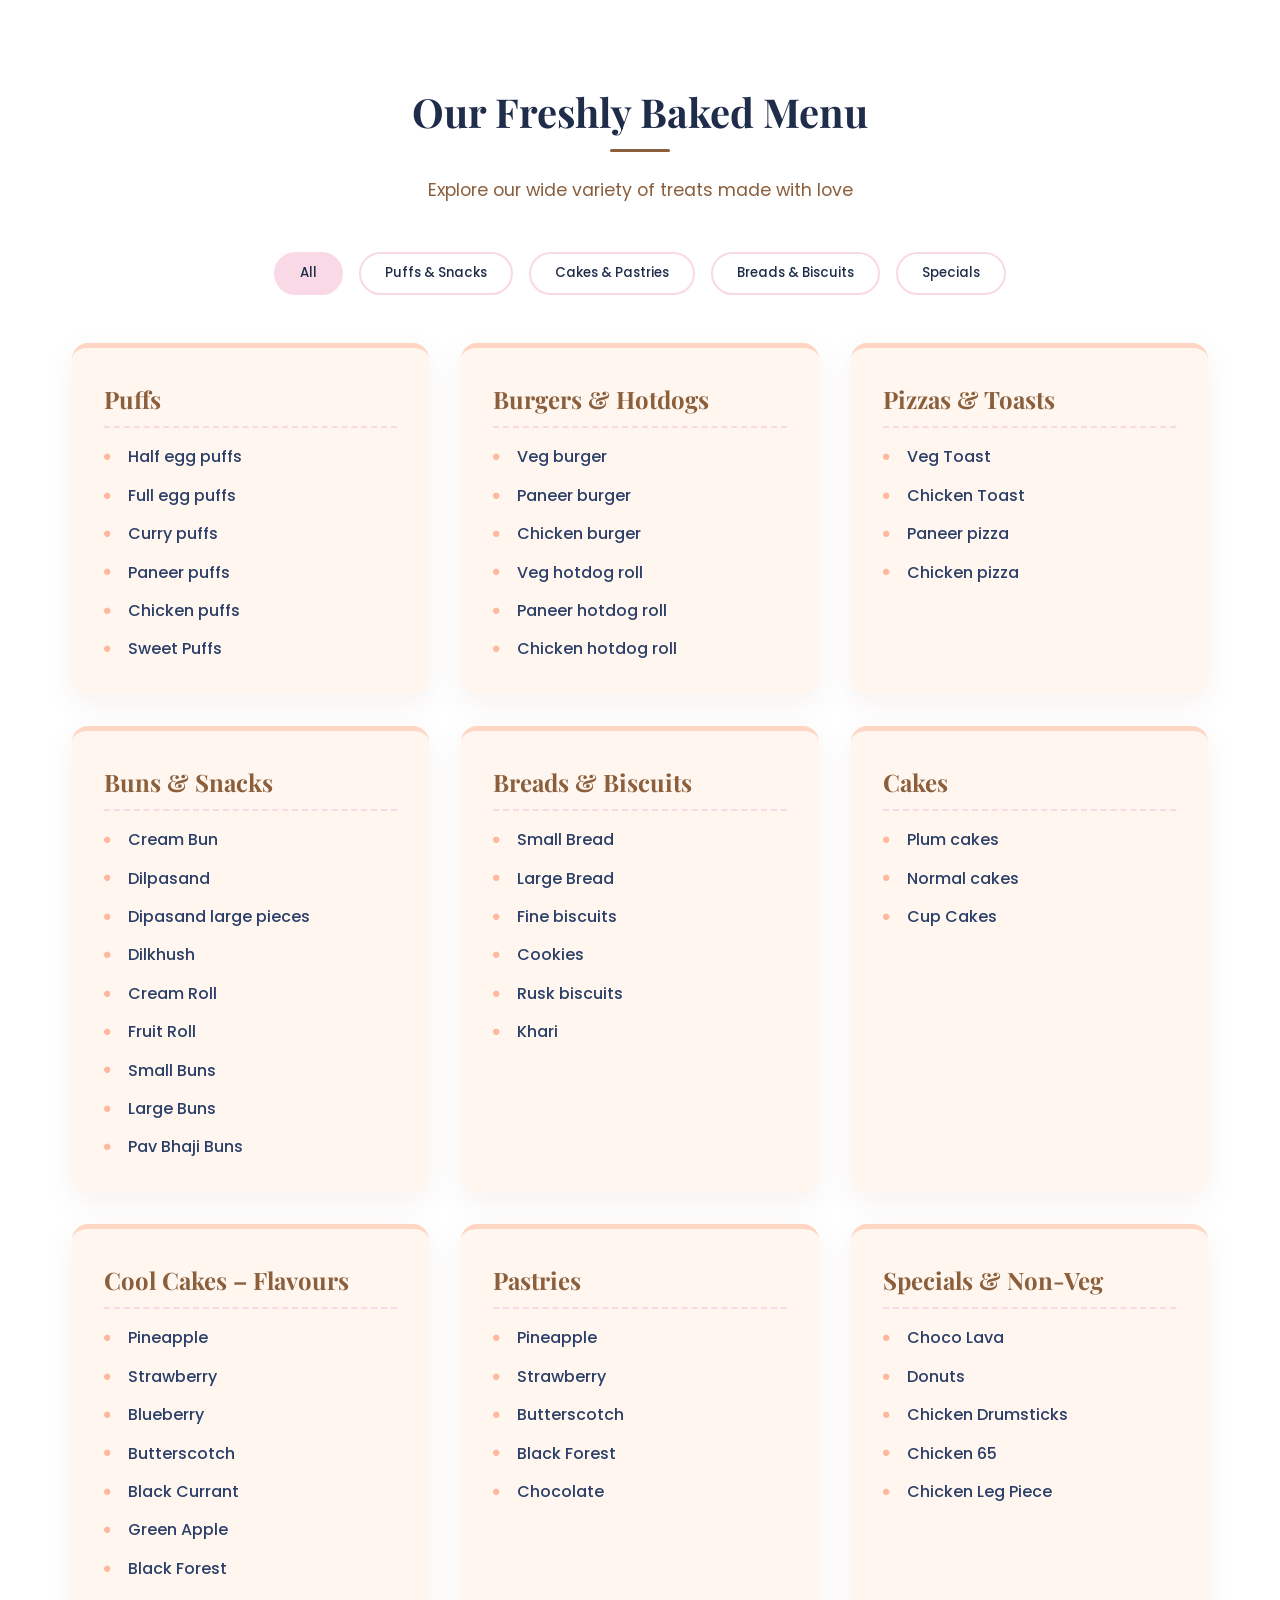
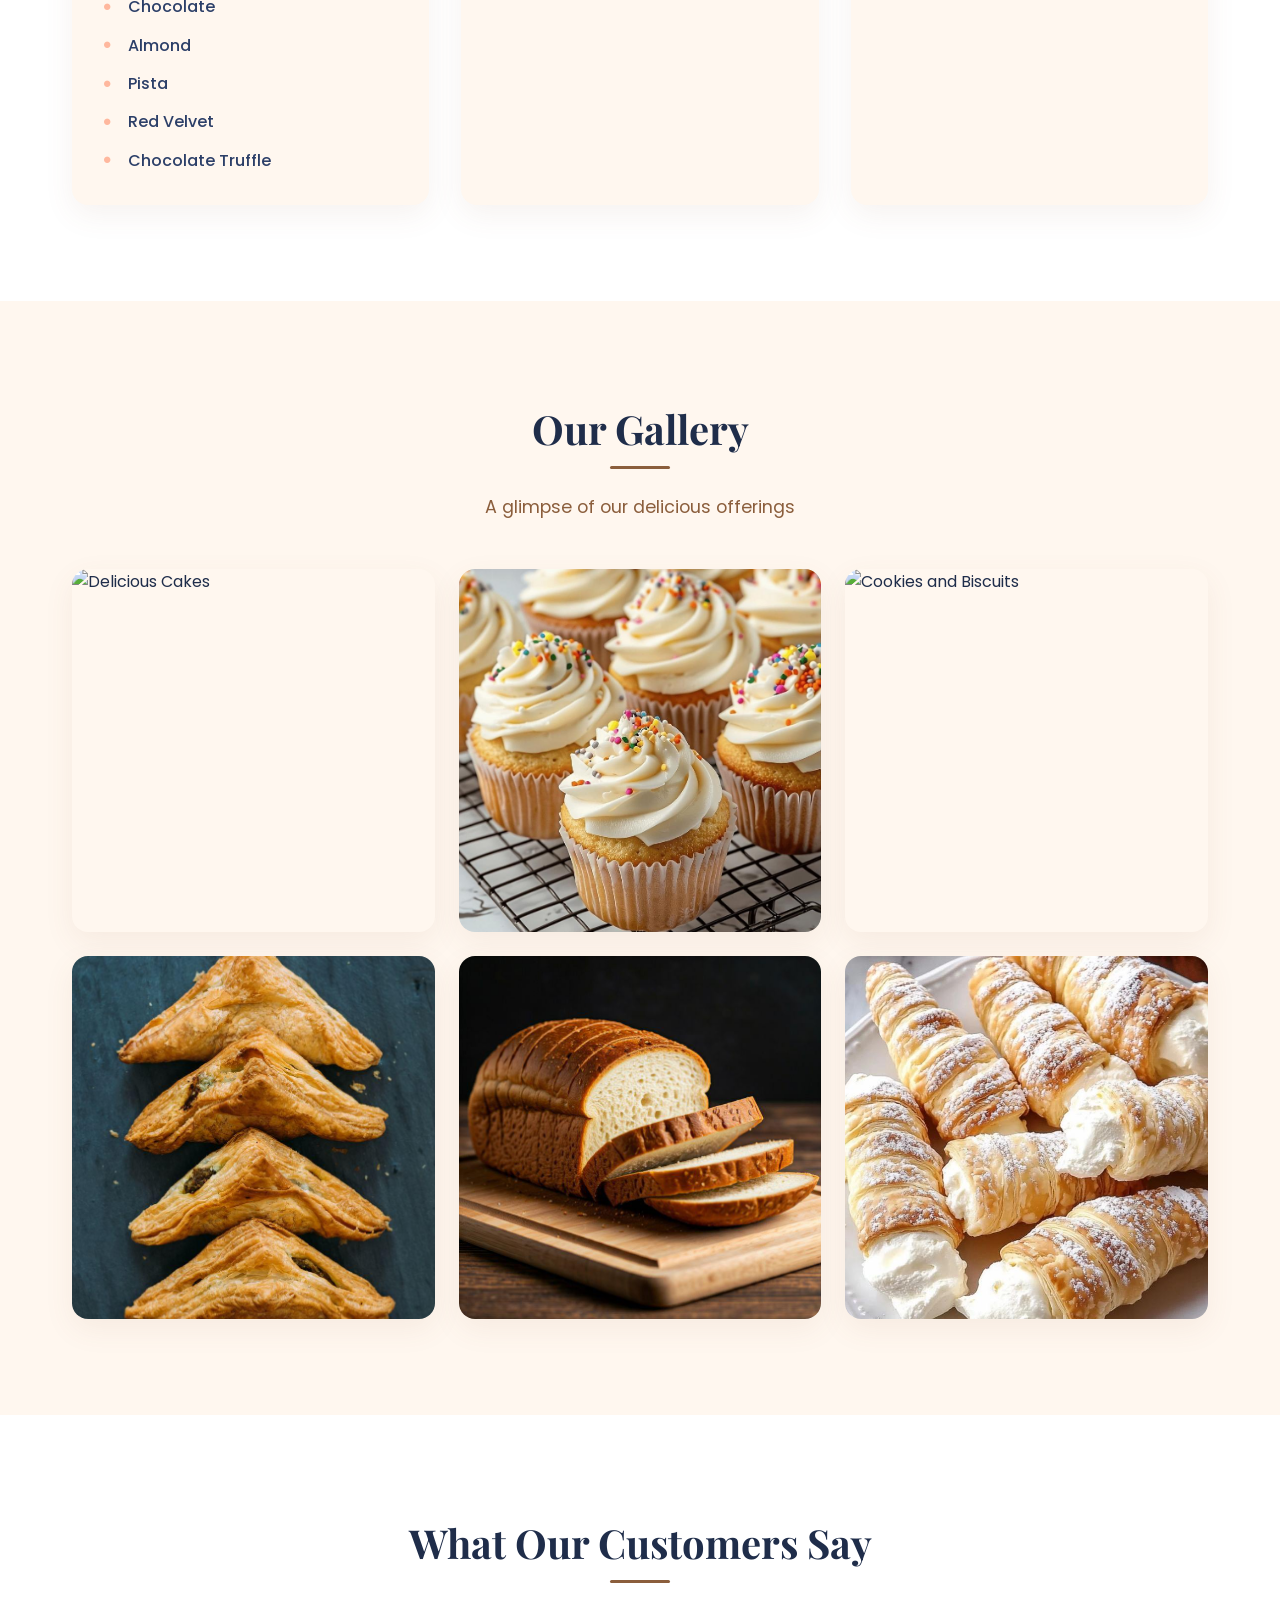
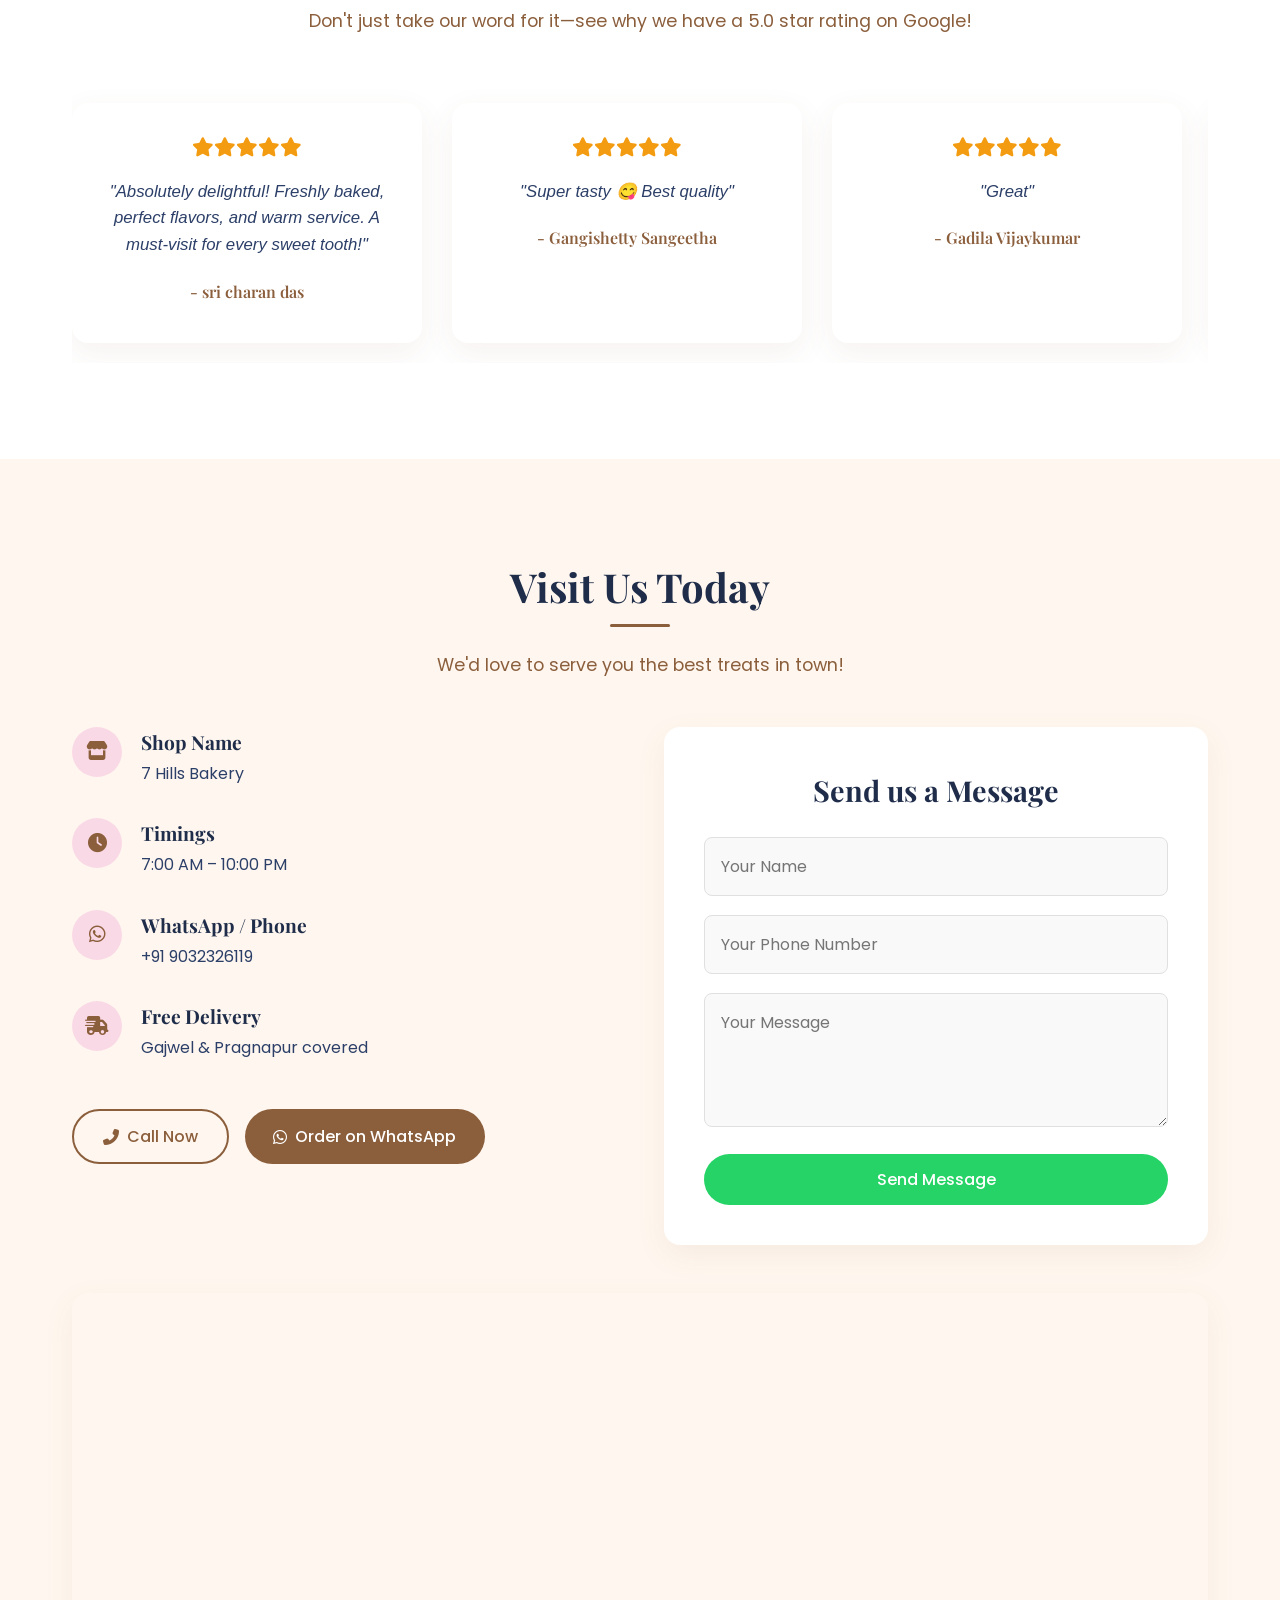
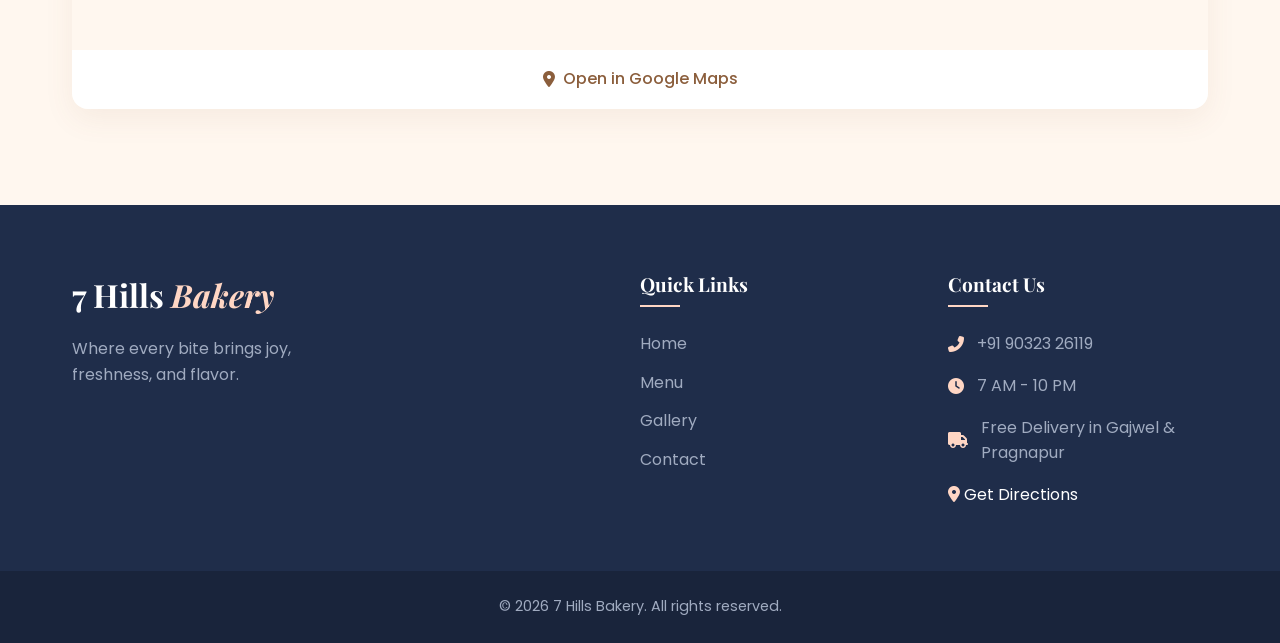
==== commit 44cc8cd0: "Added delivery info for Gajwel & Pragnapur and optimized features layout" ====
--- a/index.html
+++ b/index.html
@@ -13,12 +13,18 @@
     <link rel="stylesheet" href="https://cdnjs.cloudflare.com/ajax/libs/font-awesome/6.4.0/css/all.min.css">
     <!-- Custom CSS -->
     <link rel="stylesheet" href="style.css">
+    <!-- Open Graph / Facebook -->
+    <meta property="og:type" content="website">
+    <meta property="og:url" content="https://7hillsbakerygajwel.com/">
+    <meta property="og:title" content="7 Hills Bakery | Freshly Baked Happiness">
+    <meta property="og:description" content="Delicious cakes, puffs, and snacks baked fresh daily. Visit us in Gajwel or order on WhatsApp!">
+    <meta property="og:image" content="images/pic1.jpeg">
 </head>
 <body>
     <!-- Navbar -->
     <header class="navbar">
         <div class="container nav-container">
-            <a href="#" class="logo">7 Hills <span>Bakery</span></a>
+            <a href="index.html" class="logo">7 Hills <span>Bakery</span></a>
             <nav>
                 <ul class="nav-links">
                     <li><a href="#home">Home</a></li>
@@ -46,10 +52,13 @@
         <div class="container hero-content fade-in">
             <h1>Freshly Baked Happiness at 7 Hills Bakery</h1>
             <p>Where every bite brings joy, freshness, and flavor.</p>
+            <div class="delivery-badge fade-in">
+                <i class="fas fa-truck"></i> Free Delivery in Gajwel & Pragnapur
+            </div>
             <div class="hero-buttons">
                 <a href="#menu" class="btn btn-primary">Explore Menu</a>
                 <a href="about.html" class="btn btn-outline">About Us</a>
-                <a href="https://wa.me/919032326119" target="_blank" class="btn btn-secondary">
+                <a href="https://wa.me/919032326119?text=Hi%207%20Hills%20Bakery!%20I%20just%20visited%20your%20website%20and%20would%20like%20to%20order%20some%20treats." target="_blank" class="btn btn-secondary">
                     <i class="fab fa-whatsapp"></i> Order on WhatsApp
                 </a>
             </div>
@@ -82,6 +91,10 @@
                     <div class="feature-card">
                         <i class="fas fa-boxes"></i>
                         <h4>Wide<br>variety</h4>
+                    </div>
+                    <div class="feature-card">
+                        <i class="fas fa-truck"></i>
+                        <h4>Free Delivery<br>Gajwel & Pragnapur</h4>
                     </div>
                     <div class="feature-card">
                         <i class="fas fa-glass-cheers"></i>
@@ -486,6 +499,13 @@
                             <p><a href="tel:+919032326119">+91 9032326119</a></p>
                         </div>
                     </div>
+                    <div class="info-item">
+                        <div class="info-icon"><i class="fas fa-shipping-fast"></i></div>
+                        <div>
+                            <h3>Free Delivery</h3>
+                            <p>Gajwel & Pragnapur covered</p>
+                        </div>
+                    </div>
                     
                     <div class="contact-actions">
                         <a href="tel:+919032326119" class="btn btn-outline"><i class="fas fa-phone-alt"></i> Call Now</a>
@@ -545,6 +565,7 @@
                 <h3>Contact Us</h3>
                 <p><i class="fas fa-phone-alt"></i> +91 90323 26119</p>
                 <p><i class="fas fa-clock"></i> 7 AM - 10 PM</p>
+                <p><i class="fas fa-truck"></i> Free Delivery in Gajwel & Pragnapur</p>
                 <p>
                     <a href="https://www.google.com/maps/place/7+HILLS+BAKERY,+Rajiv+Park+Road,+Near+NTR+Statue,+Opp:,+Doulatabad+-+Gajwel+Rd,+Gajwel,+Telangana+502278/data=!4m2!3m1!1s0x3bcc873966e0f987:0x584c454241b28f35" target="_blank" class="text-white">
                         <i class="fas fa-map-marker-alt"></i> Get Directions
--- a/style.css
+++ b/style.css
@@ -14,7 +14,7 @@
     --box-shadow: 0 10px 30px rgba(139, 94, 60, 0.08);
     --box-shadow-hover: 0 15px 40px rgba(139, 94, 60, 0.15);
     --transition: all 0.3s ease;
-    
+
     --font-heading: 'Playfair Display', serif;
     --font-body: 'Poppins', sans-serif;
 }
@@ -39,7 +39,12 @@
     overflow-x: hidden;
 }
 
-h1, h2, h3, h4, h5, h6 {
+h1,
+h2,
+h3,
+h4,
+h5,
+h6 {
     font-family: var(--font-heading);
     color: var(--navy-blue);
     margin-bottom: 0.5rem;
@@ -131,7 +136,8 @@
 }
 
 .btn-secondary {
-    background-color: #25D366; /* WhatsApp Green */
+    background-color: #25D366;
+    /* WhatsApp Green */
     color: var(--white);
 }
 
@@ -167,7 +173,7 @@
     backdrop-filter: blur(10px);
     z-index: 1000;
     transition: var(--transition);
-    box-shadow: 0 2px 10px rgba(0,0,0,0.05);
+    box-shadow: 0 2px 10px rgba(0, 0, 0, 0.05);
 }
 
 .navbar.scrolled {
@@ -215,11 +221,13 @@
     transition: var(--transition);
 }
 
-.nav-links a:hover::after, .nav-links a.active::after {
+.nav-links a:hover::after,
+.nav-links a.active::after {
     width: 100%;
 }
 
-.nav-links a:hover, .nav-links a.active {
+.nav-links a:hover,
+.nav-links a.active {
     color: var(--bakery-brown);
 }
 
@@ -261,16 +269,53 @@
     animation: float 6s ease-in-out infinite;
 }
 
-.hero-bg-icons .icon1 { top: 20%; left: 10%; animation-delay: 0s; }
-.hero-bg-icons .icon2 { top: 70%; left: 15%; animation-delay: 1s; font-size: 5rem; }
-.hero-bg-icons .icon3 { top: 30%; right: 15%; animation-delay: 2s; font-size: 6rem; }
-.hero-bg-icons .icon4 { top: 80%; right: 20%; animation-delay: 3s; font-size: 4rem; }
-.hero-bg-icons .icon5 { top: 50%; left: 50%; animation-delay: 1.5s; font-size: 8rem; opacity: 0.05; }
+.hero-bg-icons .icon1 {
+    top: 20%;
+    left: 10%;
+    animation-delay: 0s;
+}
+
+.hero-bg-icons .icon2 {
+    top: 70%;
+    left: 15%;
+    animation-delay: 1s;
+    font-size: 5rem;
+}
+
+.hero-bg-icons .icon3 {
+    top: 30%;
+    right: 15%;
+    animation-delay: 2s;
+    font-size: 6rem;
+}
+
+.hero-bg-icons .icon4 {
+    top: 80%;
+    right: 20%;
+    animation-delay: 3s;
+    font-size: 4rem;
+}
+
+.hero-bg-icons .icon5 {
+    top: 50%;
+    left: 50%;
+    animation-delay: 1.5s;
+    font-size: 8rem;
+    opacity: 0.05;
+}
 
 @keyframes float {
-    0% { transform: translateY(0) rotate(0deg); }
-    50% { transform: translateY(-20px) rotate(10deg); }
-    100% { transform: translateY(0) rotate(0deg); }
+    0% {
+        transform: translateY(0) rotate(0deg);
+    }
+
+    50% {
+        transform: translateY(-20px) rotate(10deg);
+    }
+
+    100% {
+        transform: translateY(0) rotate(0deg);
+    }
 }
 
 .hero-content {
@@ -286,7 +331,7 @@
     line-height: 1.2;
     margin-bottom: 1.5rem;
     color: var(--navy-blue);
-    text-shadow: 2px 2px 4px rgba(255,255,255,0.3);
+    text-shadow: 2px 2px 4px rgba(255, 255, 255, 0.3);
 }
 
 .hero p {
@@ -333,17 +378,34 @@
 
 .features-grid {
     display: grid;
-    grid-template-columns: repeat(auto-fit, minmax(200px, 1fr));
-    gap: 1.5rem;
+    grid-template-columns: repeat(6, 1fr);
+    gap: 1rem;
+}
+
+@media (max-width: 1200px) {
+    .features-grid {
+        grid-template-columns: repeat(3, 1fr);
+    }
+}
+
+@media (max-width: 768px) {
+    .features-grid {
+        grid-template-columns: repeat(2, 1fr);
+    }
 }
 
 .feature-card {
     background: var(--white);
-    padding: 2rem 1rem;
+    padding: 1.5rem 0.5rem;
     text-align: center;
     border-radius: var(--border-radius);
     box-shadow: var(--box-shadow);
     transition: var(--transition);
+    display: flex;
+    flex-direction: column;
+    align-items: center;
+    justify-content: center;
+    min-height: 180px;
 }
 
 .feature-card:hover {
@@ -358,7 +420,7 @@
 }
 
 .feature-card h4 {
-    font-size: 1.1rem;
+    font-size: 0.95rem;
     font-family: var(--font-body);
     font-weight: 600;
     line-height: 1.3;
@@ -389,7 +451,8 @@
     transition: var(--transition);
 }
 
-.filter-btn:hover, .filter-btn.active {
+.filter-btn:hover,
+.filter-btn.active {
     background: var(--soft-pink);
     color: var(--navy-blue);
 }
@@ -405,8 +468,10 @@
     padding: 2rem;
     border-radius: var(--border-radius);
     box-shadow: var(--box-shadow);
-    transition: var(--transition);
+    transition: opacity 0.4s ease, transform 0.4s ease, box-shadow 0.3s ease;
     border-top: 5px solid var(--primary-peach);
+    opacity: 1;
+    transform: translateY(0);
 }
 
 .menu-category:hover {
@@ -553,7 +618,8 @@
     margin-bottom: 0.2rem;
 }
 
-.info-item p, .info-item a {
+.info-item p,
+.info-item a {
     color: var(--navy-blue-light);
 }
 
@@ -584,7 +650,8 @@
     margin-bottom: 1.2rem;
 }
 
-.form-group input, .form-group textarea {
+.form-group input,
+.form-group textarea {
     width: 100%;
     padding: 1rem;
     border: 1px solid #e0e0e0;
@@ -595,7 +662,8 @@
     background: var(--gray-bg);
 }
 
-.form-group input:focus, .form-group textarea:focus {
+.form-group input:focus,
+.form-group textarea:focus {
     outline: none;
     border-color: var(--primary-peach-dark);
     background: var(--white);
@@ -657,7 +725,8 @@
     max-width: 300px;
 }
 
-.footer-links h3, .footer-contact h3 {
+.footer-links h3,
+.footer-contact h3 {
     color: var(--white);
     font-size: 1.2rem;
     margin-bottom: 1.5rem;
@@ -665,7 +734,8 @@
     padding-bottom: 0.5rem;
 }
 
-.footer-links h3::after, .footer-contact h3::after {
+.footer-links h3::after,
+.footer-contact h3::after {
     content: '';
     position: absolute;
     bottom: 0;
@@ -778,8 +848,13 @@
 }
 
 @keyframes scroll-reviews {
-    0% { transform: translateX(0); }
-    100% { transform: translateX(calc(-50% - 15px)); }
+    0% {
+        transform: translateX(0);
+    }
+
+    100% {
+        transform: translateX(calc(-50% - 15px));
+    }
 }
 
 .review-card:hover {
@@ -820,10 +895,21 @@
 
 /* Responsive */
 @media (max-width: 992px) {
-    .hero h1 { font-size: 3rem; }
-    .gallery-grid { grid-template-columns: repeat(2, 1fr); }
-    .contact-wrapper { grid-template-columns: 1fr; }
-    .footer-content { grid-template-columns: 1fr 1fr; }
+    .hero h1 {
+        font-size: 3rem;
+    }
+
+    .gallery-grid {
+        grid-template-columns: repeat(2, 1fr);
+    }
+
+    .contact-wrapper {
+        grid-template-columns: 1fr;
+    }
+
+    .footer-content {
+        grid-template-columns: 1fr 1fr;
+    }
 }
 
 @media (max-width: 768px) {
@@ -849,19 +935,83 @@
         display: block;
     }
 
-    .hero h1 { font-size: 2.5rem; }
-    .section-header h2 { font-size: 2rem; }
-    
-    .footer-content { grid-template-columns: 1fr; gap: 2rem; }
-    
+    .hero h1 {
+        font-size: 2.5rem;
+    }
+
+    .section-header h2 {
+        font-size: 2rem;
+    }
+
+    .footer-content {
+        grid-template-columns: 1fr;
+        gap: 2rem;
+    }
+
     .contact-actions {
         flex-direction: column;
     }
+
+    .review-card {
+        width: 280px;
+        padding: 20px;
+    }
+
+    .review-text {
+        font-size: 0.95rem;
+    }
 }
 
 @media (max-width: 576px) {
-    .hero h1 { font-size: 2rem; }
-    .gallery-grid { grid-template-columns: 1fr; }
-    .hero-buttons { flex-direction: column; width: 100%; }
-    .hero-buttons .btn { width: 100%; }
-}
+    .hero h1 {
+        font-size: 2rem;
+    }
+
+    .gallery-grid {
+        grid-template-columns: 1fr;
+    }
+
+    .hero-buttons {
+        flex-direction: column;
+        width: 100%;
+    }
+
+    .hero-buttons .btn {
+        width: 100%;
+    }
+}
+
+/* Delivery Badge */
+.delivery-badge {
+    display: inline-flex;
+    align-items: center;
+    gap: 10px;
+    background: rgba(255, 255, 255, 0.15);
+    backdrop-filter: blur(8px);
+    padding: 10px 24px;
+    border-radius: 50px;
+    margin: 25px 0;
+    font-weight: 500;
+    font-size: 1.1rem;
+    color: var(--white);
+    border: 1px solid rgba(255, 255, 255, 0.25);
+    box-shadow: 0 4px 15px rgba(0, 0, 0, 0.1);
+    animation: badge-float 3s ease-in-out infinite;
+}
+
+.delivery-badge i {
+    color: var(--primary-peach);
+    font-size: 1.2rem;
+}
+
+@keyframes badge-float {
+    0%, 100% { transform: translateY(0); }
+    50% { transform: translateY(-8px); }
+}
+
+@media (max-width: 768px) {
+    .delivery-badge {
+        font-size: 0.9rem;
+        padding: 8px 18px;
+    }
+}
